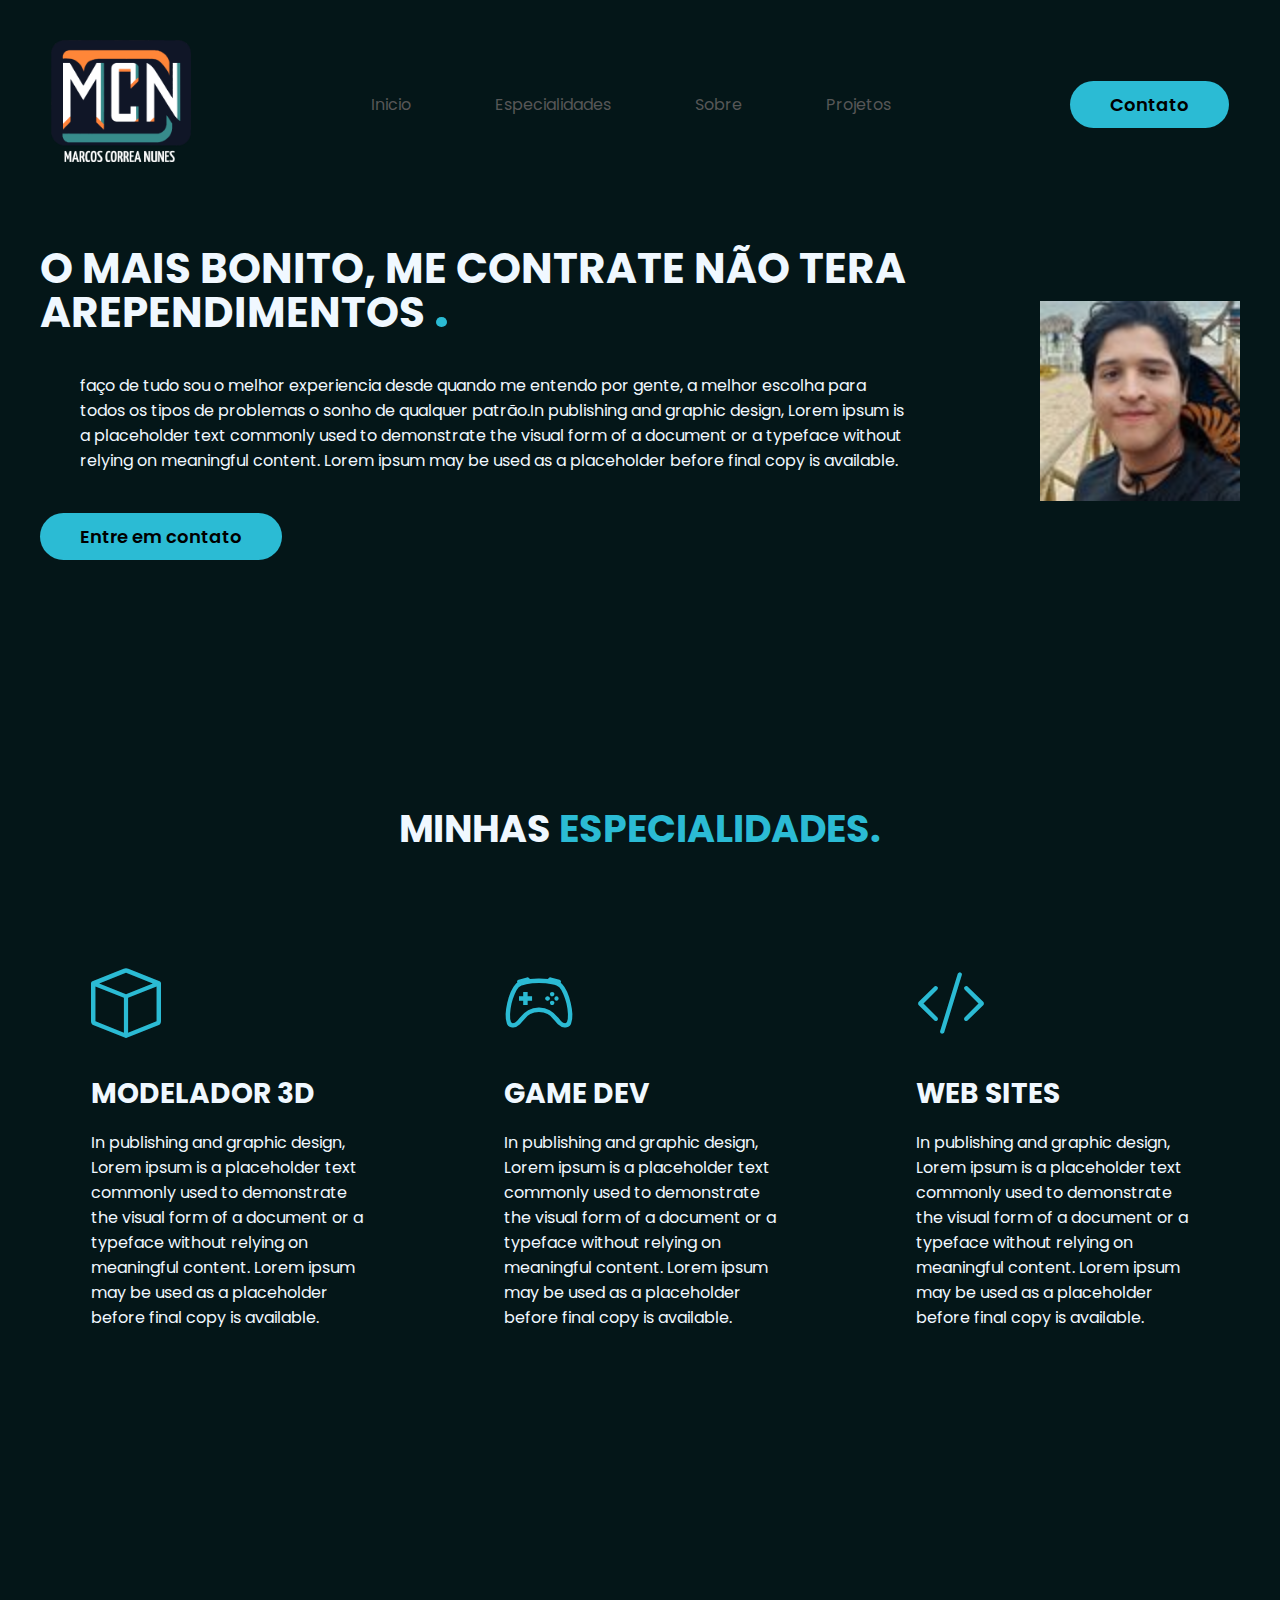
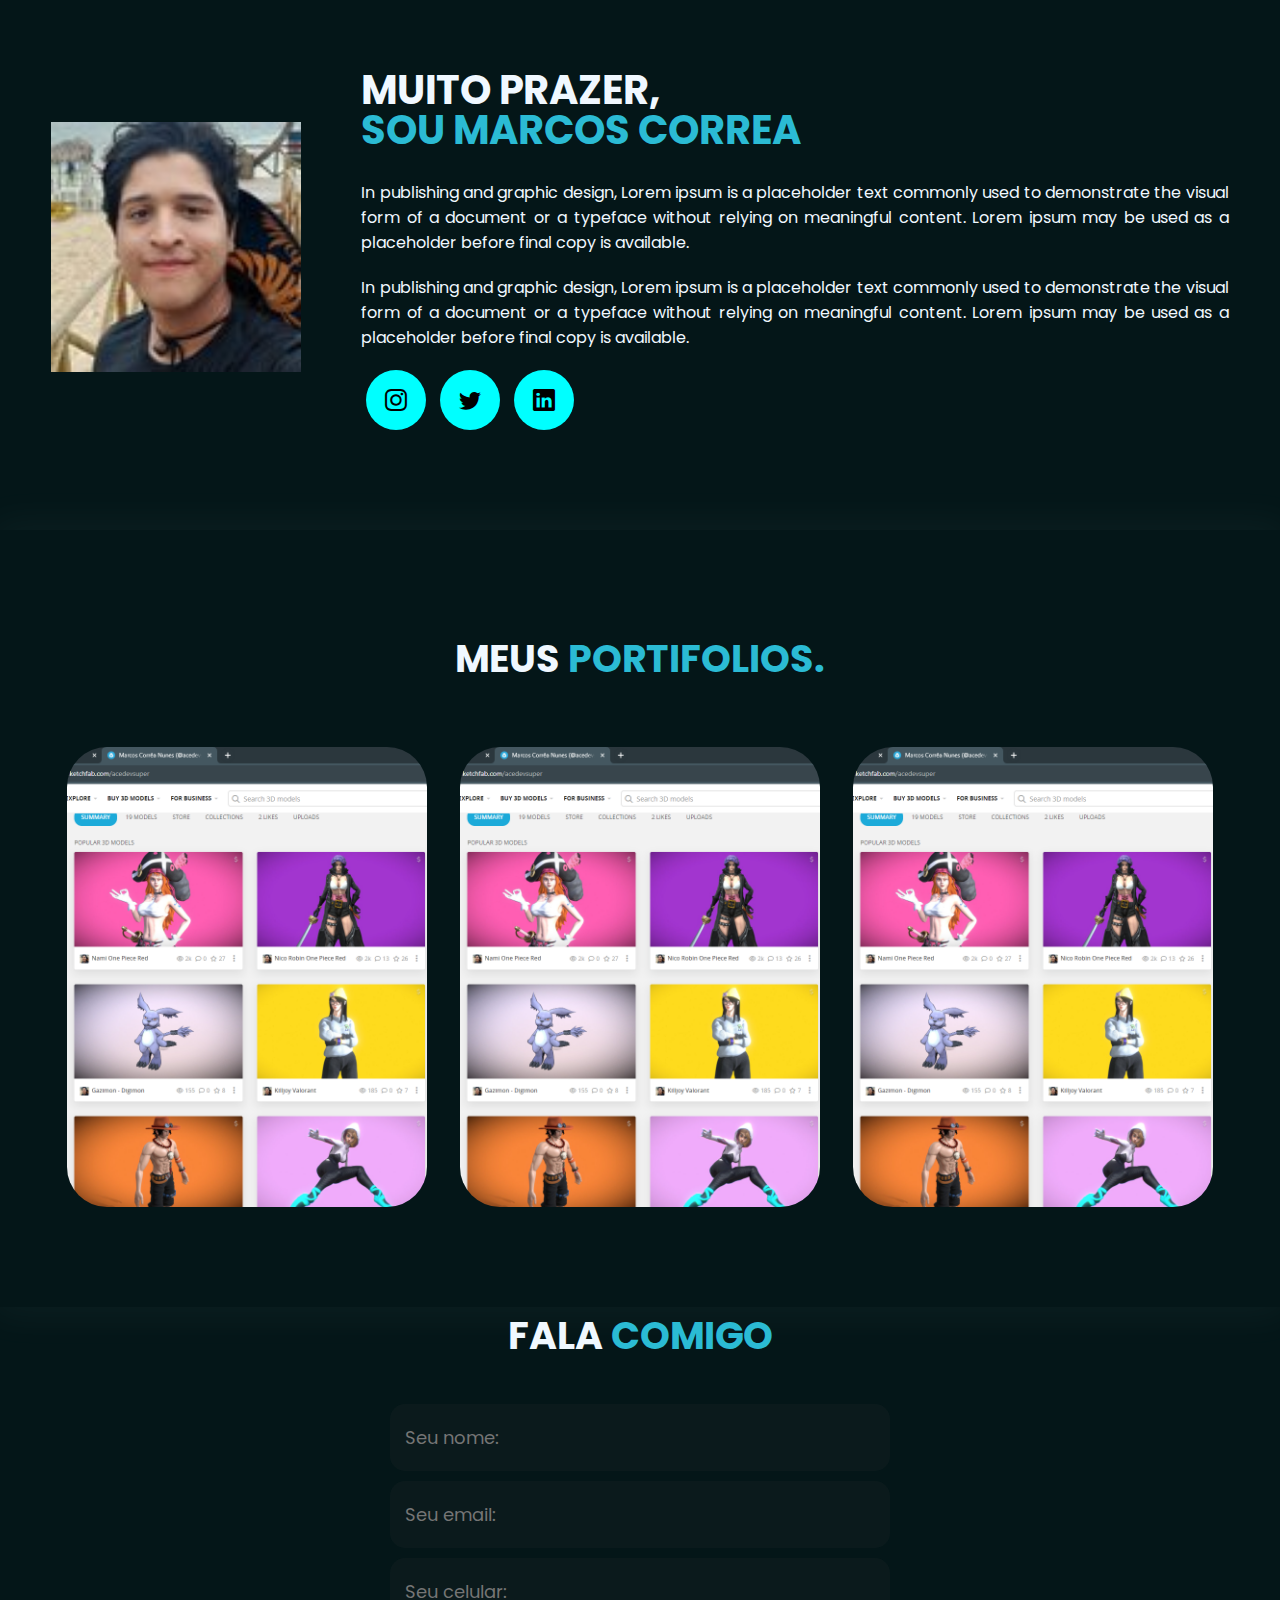
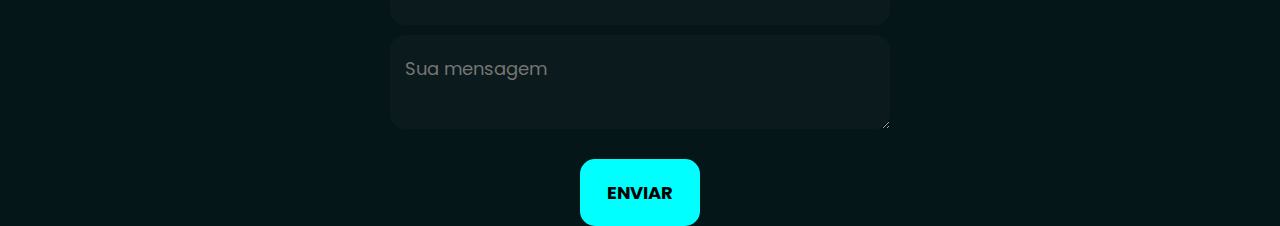
==== index.html @ c87f1cb7 "Add files via upload" ====
<!DOCTYPE html>
<html lang="pt-br">
<head>
    <meta charset="UTF-8">
    <meta name="viewport" content="width=device-width, initial-scale=1.0">
    <!-- GOOGLE FONTS -->
    <link rel="preconnect" href="https://fonts.googleapis.com">
    <link rel="preconnect" href="https://fonts.gstatic.com" crossorigin>
    <link href="https://fonts.googleapis.com/css2?family=Poppins:ital,wght@0,100;0,200;0,300;0,400;0,500;0,600;0,700;0,800;0,900;1,100;1,200;1,300;1,400;1,500;1,600;1,700;1,800;1,900&display=swap" rel="stylesheet">
    <!-- FIM GOOGLE FONTS -->
    <!-- BOOTSTRAP ICONS -->
    <link rel="stylesheet" href="https://cdn.jsdelivr.net/npm/bootstrap-icons@1.11.2/font/bootstrap-icons.min.css">
    <!-- FIM BOOTSTRAP ICONS -->
    <link rel="stylesheet" href="css/style.css">
    <title>Portifolio</title>
</head>
<body>
    
    <header>
        <div class="interface">
            <div class="logo">
                <b href="#">
                    <img src="images/Logo.png" alt="Logo">
                </b> 
            </div><!--logo-->

            <nav class="menu-desktop">
                <ul>
                    <li><a href="#">Inicio</a></li>
                    <li><a href="#">Especialidades</a></li>
                    <li><a href="#">Sobre</a></li>
                    <li><a href="#">Projetos</a></li>
                </ul>
            </nav>

            <div class="btn-contato">
                <a href="#">
                    <button>Contato</button>
                </a>
            </div>
        </div><!--Interface-->

    </header>

    <main>
        <section class="topo-do-site">
            <div class="interface">
                <div class="flex">
                    <div class="txt-topo-site">
                        <h1>O MAIS BONITO, ME CONTRATE NÃO TERA AREPENDIMENTOS <span>.</span></h1>
                        <p>faço de tudo sou o melhor experiencia desde quando me entendo por gente, a melhor escolha para todos os tipos de problemas o sonho de qualquer patrão.In publishing and graphic design, Lorem ipsum is a placeholder text commonly used to demonstrate the visual form of a document or a typeface without relying on meaningful content. Lorem ipsum may be used as a placeholder before final copy is available.
                        
                        </p>
                        <div class="btn-contato">
                            <a href="#">
                                <button>Entre em contato</button>
                            </a>
                        </div>
                    </div><!--txt-topo-site-->

                    <div class="img-topo-site">
                        <img src="images/Eu.jpeg" alt="">
                    </div><!--img-topo-site-->
                </div><!--flex-->
            </div><!-- interface -->
        </section><!-- topo-do-site -->
        <section class="especialidades">
            <div class="interface">
                <h2 class="titulo">MINHAS <span>ESPECIALIDADES.</span></h2>
                <div class="flex">
                    <div class="especialidades-box">
                        <i class="bi bi-box"></i>
                        <h3>MODELADOR 3D</h3>
                        <p>
                            In publishing and graphic design, Lorem ipsum is a placeholder text commonly used to demonstrate the visual form of a document or a typeface without relying on meaningful content. Lorem ipsum may be used as a placeholder before final copy is available.
                        </p>

                    </div><!--especialidades-box"-->

                    <div class="especialidades-box">
                        <i class="bi bi-controller"></i>
                        <h3>GAME DEV</h3>
                        <p>
                            In publishing and graphic design, Lorem ipsum is a placeholder text commonly used to demonstrate the visual form of a document or a typeface without relying on meaningful content. Lorem ipsum may be used as a placeholder before final copy is available.
                        </p>

                    </div><!--especialidades-box"-->

                    <div class="especialidades-box">
                        <i class="bi bi-code-slash"></i>
                        <h3>WEB SITES</h3>
                        <p>
                            In publishing and graphic design, Lorem ipsum is a placeholder text commonly used to demonstrate the visual form of a document or a typeface without relying on meaningful content. Lorem ipsum may be used as a placeholder before final copy is available.
                        </p>

                    </div><!--especialidades-box"-->
                </div><!--flex-->
            </div><!--interface-->
        </section><!--especialidades-->
        <section class="sobre">
            <div class="interface">
                <div class="flex">
                    <div class="img-sobre">
                        <img src="images/Eu.jpeg" alt="">
                    </div>

                    <div class="txt-sobre">
                        <h2>MUITO PRAZER, <span>SOU MARCOS CORREA</span></h2>
                        <p>In publishing and graphic design, Lorem ipsum is a placeholder text commonly used to demonstrate the visual form of a document or a typeface without relying on meaningful content. Lorem ipsum may be used as a placeholder before final copy is available.</p>
                        <p>In publishing and graphic design, Lorem ipsum is a placeholder text commonly used to demonstrate the visual form of a document or a typeface without relying on meaningful content. Lorem ipsum may be used as a placeholder before final copy is available.</p>
                        
                        <div class="btn-social">
                            <a href="#"><button><i class="bi bi-instagram"></i></button></a>
                            <a href="#"><button><i class="bi bi-twitter"></i></button></i></a>
                            <a href="#"><button><i class="bi bi-linkedin"></i></button></i></a>
                        </div><!--btn-social-->
                    </div>

                </div>
            </div>
        </section><!--sobre-->
        <section class="portifolio">
            <div class="interface">
                <h2 class="titulo">MEUS <span>PORTIFOLIOS.</span></h2>
                <div class="flex">
                    <div class="img-port" style="background-image: url(images/Portifolio.png);">
                        <div class="overlay">Sketchfab</div>
                    </div>
                    <div class="img-port" style="background-image: url(images/Portifolio.png);">
                        <div class="overlay">Sketchfab</div>
                    </div>
                    <div class="img-port" style="background-image: url(images/Portifolio.png);">
                        <div class="overlay">Sketchfab</div>
                    </div>
                </div>
            </div>
        </section><!--portifolio-->
        <section class="formulario">
            <div class="interface">
                <h2 class="titulo">FALA <span>COMIGO</span></h2>
                
                <form method="post" action="php/send.php">
                    <input type="text" name="nome" id="" placeholder="Seu nome:" required>
                    <input type="text" name="email" id="" placeholder="Seu email:" required>
                    <input type="text" name="telefone" id="" placeholder="Seu celular:">
                    <textarea name="mensagem" id="" placeholder="Sua mensagem" required></textarea>
                    <div class="btn-enviar"><input type="submit" value="ENVIAR"></div>

                </form>
            </div>
        </section><!--formulario-->

    </main>

</body>
</html>
---- css/style.css ----
/* GERAL */
*{
    margin: 0;
    padding: 0;
    box-sizing: border-box;
    font-family: 'Poppins', sans-serif;
}

body
{
    background-color: rgb(4, 22, 24);
    height: 100vh;
}

.interface
{

    max-width: 1280px;
    margin: 0 auto;
}

button:hover,form .btn-enviar input[type=submit]:hover{
    box-shadow: 0px 0px 8px rgb(43, 187, 212);
    transform: scale(1.05);
}

.flex
{
    display: flex;
}

h2.titulo
{
    color: aliceblue;
    font-size: 38px;
    text-align: center;
}
h2.titulo span
{
    color: rgb(43, 187, 212);
}
/* ESTILO DO CABEÇALHO */
header
{
    padding: 40px 4%;
}

header > .interface
{
    display: flex;
    align-items: center;
    justify-content: space-between;
}

header a
{
    color: rgb(87, 87, 87);
    text-decoration: none;
    display: inline-block;
    transition: .05s;
}

header a:hover
{
    color: aliceblue;
    text-shadow: 0px 0px 10px rgb(43, 187, 212);
    transform: scale(1.05);
}

header nav ul
{
    list-style-type: none;
}

header nav ul li
{
    display: inline-block;
    padding: 0 40px;
}

.btn-contato button{
    padding: 10px 40px;
    font-size: 18px;
    font-weight: 600;
    background-color: rgb(43, 187, 212);
    border: 0;
    border-radius: 30px;
    cursor: pointer;
    transition: .2s;
}

.logo img
{
    width: 140px;
}

/* Topo do Site */

section.topo-do-site
{
    padding: 40px 40px;
}
section.topo-do-site .flex
{
    align-items: center;
    justify-content: center;
    gap: 90px;
} 
.topo-do-site .txt-topo-site h1
{
    color: aliceblue;
    font-size: 42px;
    line-height: 40px;
}
.topo-do-site .txt-topo-site h1 span
{
    color: rgb(43, 187, 212);
    font-size: 52px;
}
.topo-do-site .txt-topo-site p
{
    color: aliceblue;
    margin: 40px;
}

.topo-do-site .img-topo-site img
{
    position: relative;
    animation:floating 2s ease-in-out infinite alternate;
    width: 200px;
}

@keyframes floating 
{
    0%
    {
        top: 0;
    }
    100%
    {
        top: 30px;
    }   
}

/* ESPECIALIDADES */

section.especialidades
{
    padding: 200px 4%;
}

section.especialidades .flex
{
    gap: 60px;
}

.especialidades .especialidades-box
{
    color: aliceblue;
    padding: 40px;
    border-radius: 20px;
    margin-top: 55px;
    transition: .2s;
}

.especialidades .especialidades-box:hover
{
    transform: scale(1.05);
    box-shadow: 0 0 18px rgba(240, 248, 255, 0.397)
}

.especialidades .especialidades-box i
{
    font-size: 70px;
    color: rgb(43, 187, 212);
}
.especialidades .especialidades-box h3
{
    font-size: 28px;
    margin: 15px 0px;
}

/* SOBRE */

section.sobre
{
    padding: 100px 4%;
}

.sobre .img-sobre img
{
    width: 250px;
}

section.sobre .flex
{
    align-items: center;
    gap: 60px;
}

.sobre .txt-sobre
{
    color: aliceblue;
}

.sobre .txt-sobre h2
{
    font-size: 40px;
    line-height: 40px;
    margin-bottom: 30px;
}

.sobre .txt-sobre h2 span
{
    color: rgb(43, 187, 212);
    display: block;
}

.sobre .txt-sobre p
{
    margin: 20px 0;
    text-align: justify;
}

.sobre .txt-sobre .btn-social button
{
    width: 60px;
    height: 60px;
    border-radius: 50%;
    border: none;
    background-color: aqua;
    font-size: 22px;
    cursor: pointer;
    margin: 0 5px;
    transition: .2s;
}
/* PORTIFOLIO */

section.portifolio
{
    padding: 100px 4%;
    box-shadow: 0 0 40px 10px rgba(240, 248, 255, 0.041);
}

section.portifolio .flex
{
    justify-content: space-around;
    margin-top: 60px;
}

section.portifolio .flex .img-port
{
    width: 360px;
    height: 460px;
    background-size: cover;
    background-position: 100% 0%;
    transition: 1s;
    cursor: pointer;
    border-radius: 40px;
    position: relative;

}

section.portifolio .flex .img-port:hover
{
    background-position: 100% 100%;
}

.overlay
{
    position: absolute;
    top: 0;
    left: 0;
    width: 100%;
    height: 100%;
    background-color: rgba(3, 117, 117, 0.486);
    border-radius: 40px;
    display: flex;
    align-items: center;
    justify-content: center;
    font-size: 24px;
    font-weight: 600;
    color: aliceblue;
    opacity: 0;
    transform: .5s;
}

.overlay:hover
{
    opacity: 1;
}

/* FORMULADRIO */

section.formulario
{
    padding: 100 4%;
}

form
{
    max-width: 500px;
    margin: 0 auto;
    display: flex;
    justify-content: center;
    flex-direction: column;
    gap: 10px;
    margin-top: 40px;
}

form input, form textarea
{
    width: 100%;
    background-color: rgba(58, 58, 58, 0.137);
    border: 0;
    outline: 0;
    padding: 20px 15px;
    border-radius: 15px;
    color: aliceblue;
    font-size: 18px;
}

form textarea
{
    resize: vertical;
    max-height: 800px;
}

form .btn-enviar
{
    margin-top: 20px;
    text-align: center;
}

form .btn-enviar input[type=submit]
{
    width: 120px;
    background-color: aqua;
    color: black;
    font-weight: 700;
    cursor: pointer;
    transition: .2s;
}
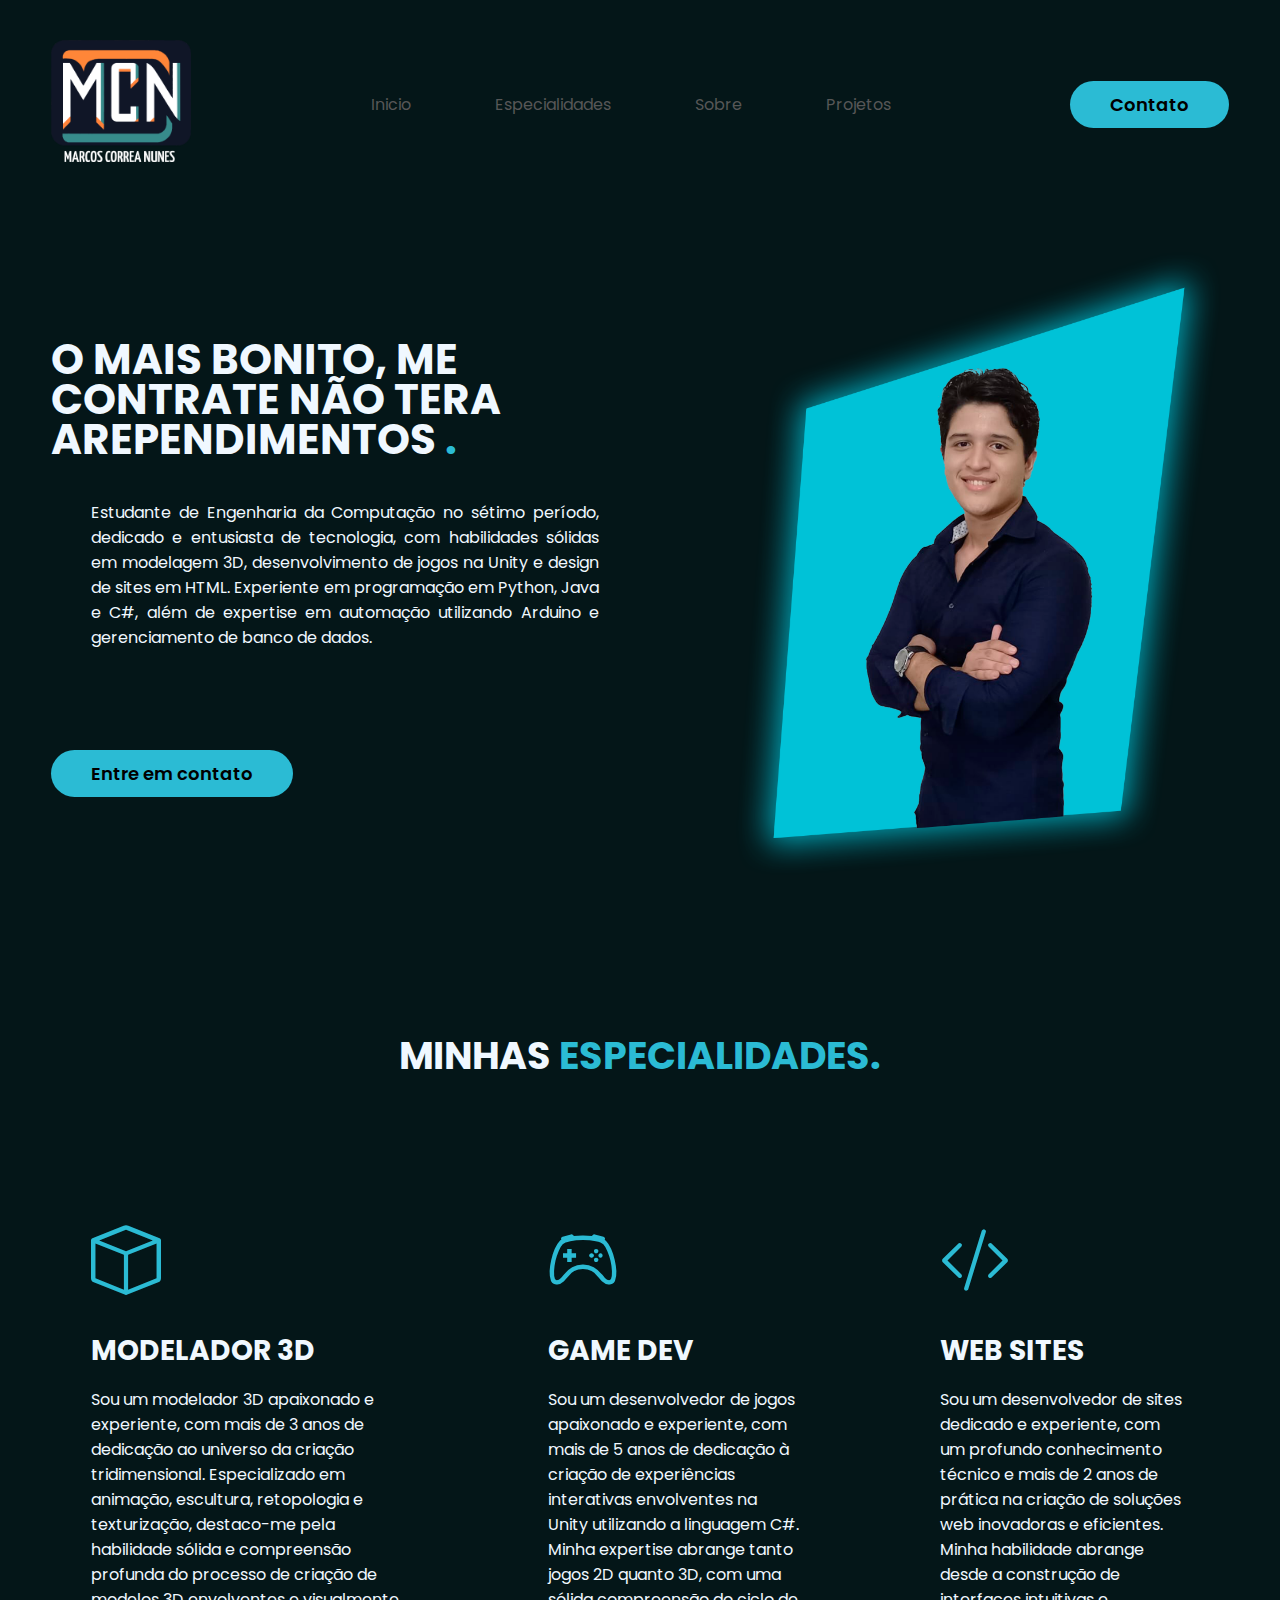
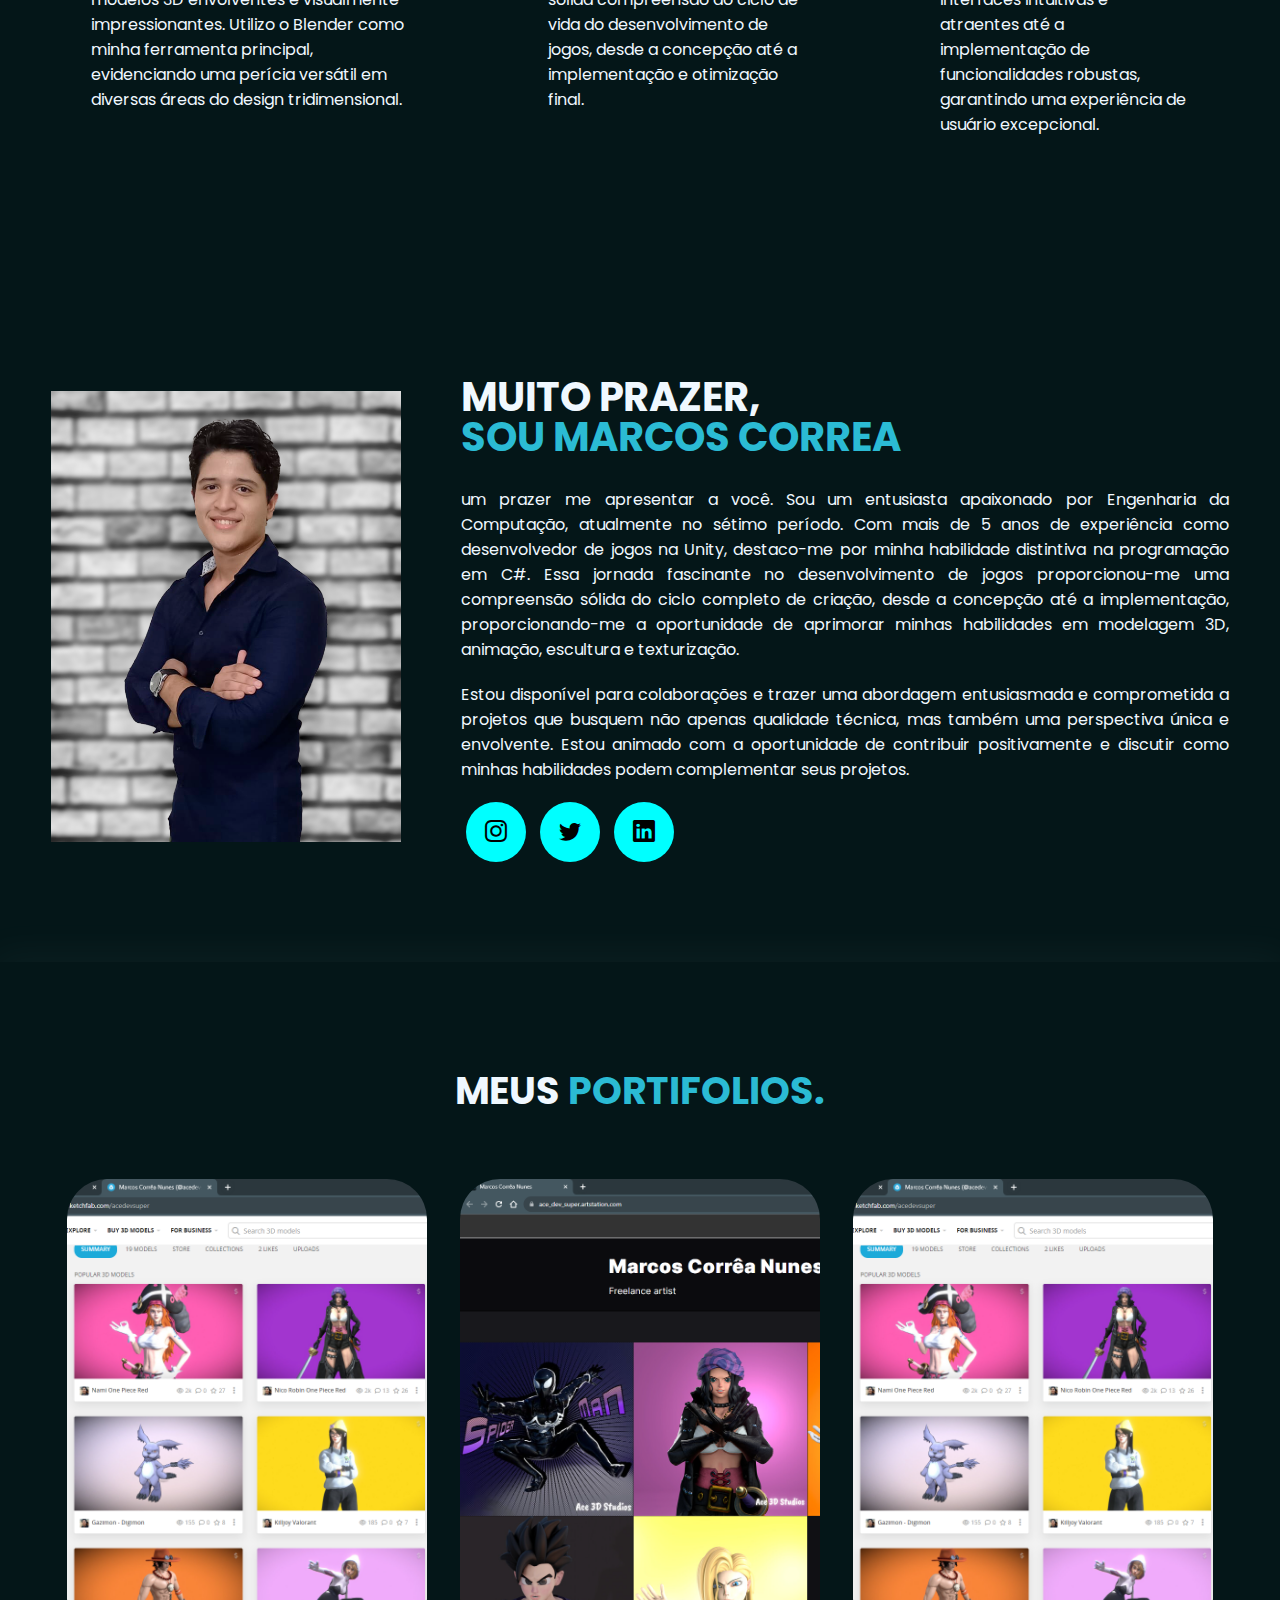
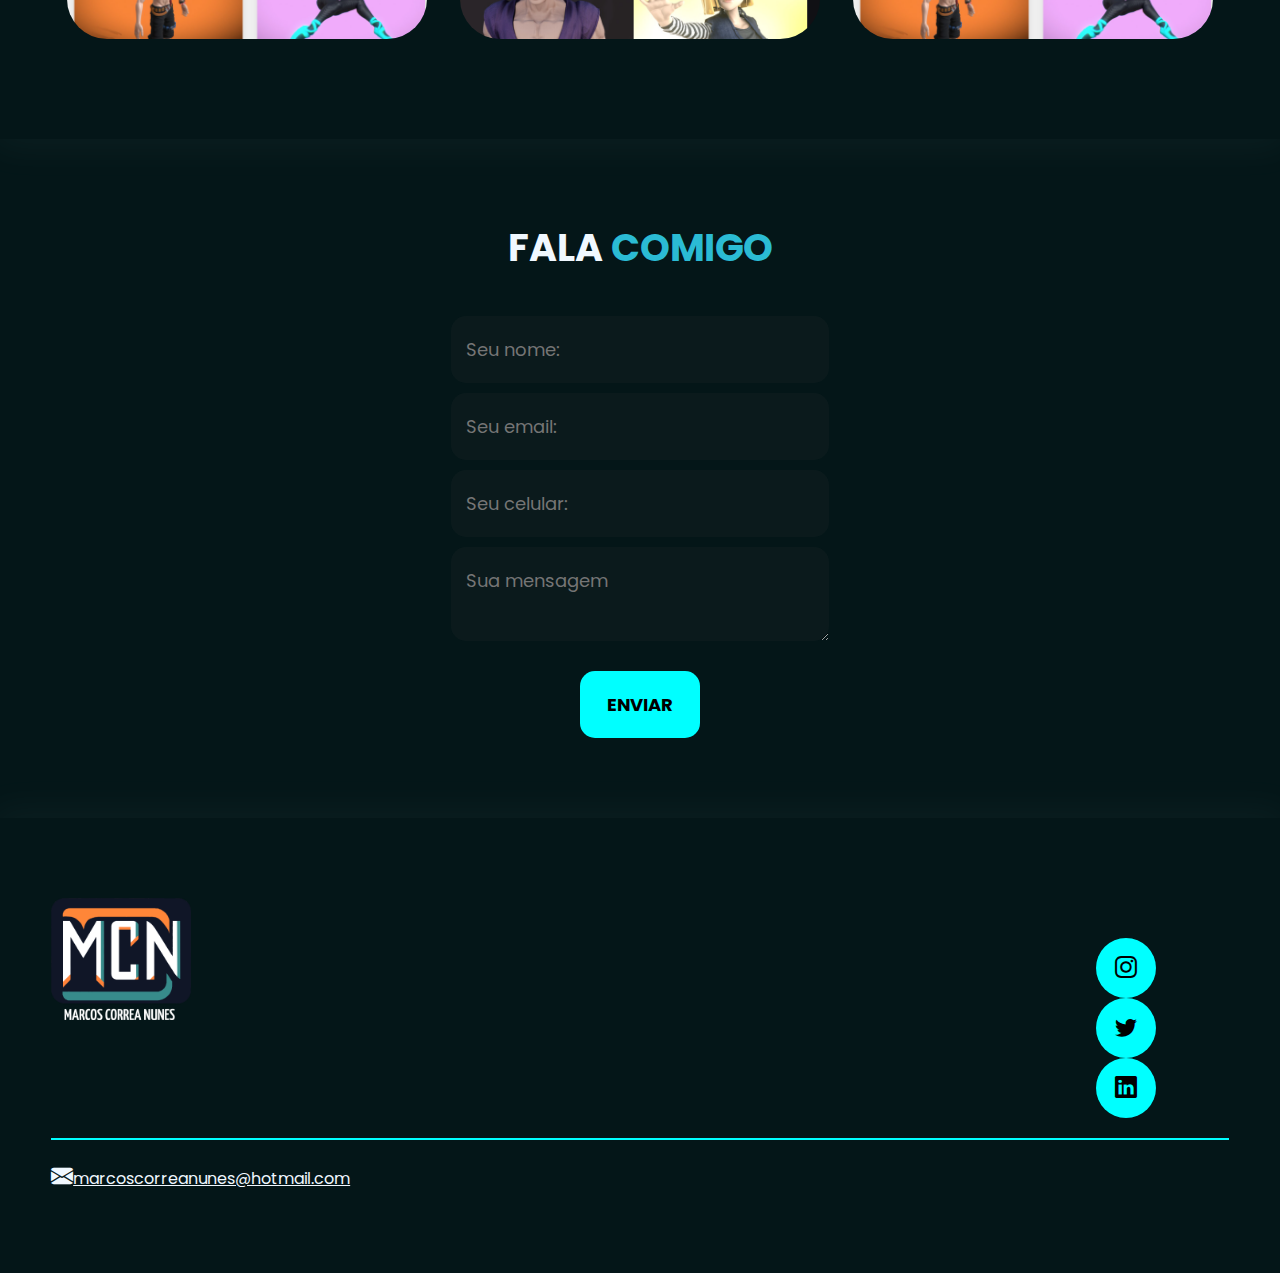
==== commit d7b0d7e5: "Add files via upload" ====
--- a/index.html
+++ b/index.html
@@ -12,6 +12,9 @@
     <link rel="stylesheet" href="https://cdn.jsdelivr.net/npm/bootstrap-icons@1.11.2/font/bootstrap-icons.min.css">
     <!-- FIM BOOTSTRAP ICONS -->
     <link rel="stylesheet" href="css/style.css">
+
+    <script src="java-script/menu.js" defer></script>
+
     <title>Portifolio</title>
 </head>
 <body>
@@ -38,6 +41,22 @@
                     <button>Contato</button>
                 </a>
             </div>
+            <div class="btn-abrir-menu" id="btn-menu"><i class="bi bi-list-nested"></i></div>
+            <div class="menu-mobile" id="menu-mobile">
+                <div class="btn-fechar"><i class="bi bi-x"></i>
+                </div>
+
+                <nav>
+                    <ul>
+                        <li><a href="#">Inicio</a></li>
+                        <li><a href="#">Especialidades</a></li>
+                        <li><a href="#">Sobre</a></li>
+                        <li><a href="#">Projetos</a></li>
+                        <li><a href="#">Contato</a></li>
+                    </ul>
+                </nav>
+            </div><!--menu-mobile-->
+            <div class="overlay-menu" id="overlay-menu"></div>
         </div><!--Interface-->
 
     </header>
@@ -48,8 +67,8 @@
                 <div class="flex">
                     <div class="txt-topo-site">
                         <h1>O MAIS BONITO, ME CONTRATE NÃO TERA AREPENDIMENTOS <span>.</span></h1>
-                        <p>faço de tudo sou o melhor experiencia desde quando me entendo por gente, a melhor escolha para todos os tipos de problemas o sonho de qualquer patrão.In publishing and graphic design, Lorem ipsum is a placeholder text commonly used to demonstrate the visual form of a document or a typeface without relying on meaningful content. Lorem ipsum may be used as a placeholder before final copy is available.
-                        
+                        <p>Estudante de Engenharia da Computação no sétimo período, dedicado e entusiasta de tecnologia, com habilidades sólidas em modelagem 3D, desenvolvimento de jogos na Unity e design de sites em HTML. Experiente em programação em Python, Java e C#, 
+                        além de expertise em automação utilizando Arduino e gerenciamento de banco de dados.
                         </p>
                         <div class="btn-contato">
                             <a href="#">
@@ -59,7 +78,7 @@
                     </div><!--txt-topo-site-->
 
                     <div class="img-topo-site">
-                        <img src="images/Eu.jpeg" alt="">
+                        <img src="images/FotoAFX.png" alt="">
                     </div><!--img-topo-site-->
                 </div><!--flex-->
             </div><!-- interface -->
@@ -72,8 +91,9 @@
                         <i class="bi bi-box"></i>
                         <h3>MODELADOR 3D</h3>
                         <p>
-                            In publishing and graphic design, Lorem ipsum is a placeholder text commonly used to demonstrate the visual form of a document or a typeface without relying on meaningful content. Lorem ipsum may be used as a placeholder before final copy is available.
-                        </p>
+                            Sou um modelador 3D apaixonado e experiente, com mais de 3 anos de dedicação ao universo da criação tridimensional. Especializado em animação, escultura, retopologia e texturização, destaco-me pela habilidade sólida e compreensão profunda do processo de criação de 
+                            modelos 3D envolventes e visualmente impressionantes. Utilizo o Blender como minha ferramenta principal, evidenciando uma perícia versátil em diversas áreas do design tridimensional.
+                            
 
                     </div><!--especialidades-box"-->
 
@@ -81,8 +101,8 @@
                         <i class="bi bi-controller"></i>
                         <h3>GAME DEV</h3>
                         <p>
-                            In publishing and graphic design, Lorem ipsum is a placeholder text commonly used to demonstrate the visual form of a document or a typeface without relying on meaningful content. Lorem ipsum may be used as a placeholder before final copy is available.
-                        </p>
+                            Sou um desenvolvedor de jogos apaixonado e experiente, com mais de 5 anos de dedicação à criação de experiências interativas envolventes na Unity utilizando a linguagem C#. Minha expertise abrange tanto jogos 2D quanto 3D, 
+                            com uma sólida compreensão do ciclo de vida do desenvolvimento de jogos, desde a concepção até a implementação e otimização final.
 
                     </div><!--especialidades-box"-->
 
@@ -90,7 +110,8 @@
                         <i class="bi bi-code-slash"></i>
                         <h3>WEB SITES</h3>
                         <p>
-                            In publishing and graphic design, Lorem ipsum is a placeholder text commonly used to demonstrate the visual form of a document or a typeface without relying on meaningful content. Lorem ipsum may be used as a placeholder before final copy is available.
+                            Sou um desenvolvedor de sites dedicado e experiente, com um profundo conhecimento técnico e mais de 2 anos de prática na criação de soluções web inovadoras e eficientes. 
+                            Minha habilidade abrange desde a construção de interfaces intuitivas e atraentes até a implementação de funcionalidades robustas, garantindo uma experiência de usuário excepcional.
                         </p>
 
                     </div><!--especialidades-box"-->
@@ -101,17 +122,19 @@
             <div class="interface">
                 <div class="flex">
                     <div class="img-sobre">
-                        <img src="images/Eu.jpeg" alt="">
+                        <img src="images/Foto.png" alt="">
                     </div>
 
                     <div class="txt-sobre">
                         <h2>MUITO PRAZER, <span>SOU MARCOS CORREA</span></h2>
-                        <p>In publishing and graphic design, Lorem ipsum is a placeholder text commonly used to demonstrate the visual form of a document or a typeface without relying on meaningful content. Lorem ipsum may be used as a placeholder before final copy is available.</p>
-                        <p>In publishing and graphic design, Lorem ipsum is a placeholder text commonly used to demonstrate the visual form of a document or a typeface without relying on meaningful content. Lorem ipsum may be used as a placeholder before final copy is available.</p>
+                        <p> um prazer me apresentar a você. Sou um entusiasta apaixonado por Engenharia da Computação, atualmente no sétimo período. Com mais de 5 anos de experiência como desenvolvedor de jogos na Unity, destaco-me por minha habilidade distintiva na programação em C#. Essa jornada fascinante no desenvolvimento de jogos proporcionou-me uma compreensão sólida do 
+                            ciclo completo de criação, desde a concepção até a implementação, proporcionando-me a oportunidade de aprimorar minhas habilidades em modelagem 3D, animação, escultura e texturização.</p>
+                        <p>Estou disponível para colaborações e trazer uma abordagem entusiasmada e comprometida a projetos que busquem não apenas qualidade técnica, mas também 
+                        uma perspectiva única e envolvente. Estou animado com a oportunidade de contribuir positivamente e discutir como minhas habilidades podem complementar seus projetos.</p>
                         
                         <div class="btn-social">
-                            <a href="#"><button><i class="bi bi-instagram"></i></button></a>
-                            <a href="#"><button><i class="bi bi-twitter"></i></button></i></a>
+                            <a href="https://www.instagram.com/ace3dstudios/"><button><i class="bi bi-instagram"></i></button></a>
+                            <a href="https://twitter.com/AceStudios07"><button><i class="bi bi-twitter"></i></button></i></a>
                             <a href="#"><button><i class="bi bi-linkedin"></i></button></i></a>
                         </div><!--btn-social-->
                     </div>
@@ -126,8 +149,8 @@
                     <div class="img-port" style="background-image: url(images/Portifolio.png);">
                         <div class="overlay">Sketchfab</div>
                     </div>
-                    <div class="img-port" style="background-image: url(images/Portifolio.png);">
-                        <div class="overlay">Sketchfab</div>
+                    <div class="img-port" style="background-image: url(images/ArtStation.png);">
+                        <div class="overlay">ArtStation</div>
                     </div>
                     <div class="img-port" style="background-image: url(images/Portifolio.png);">
                         <div class="overlay">Sketchfab</div>
@@ -152,5 +175,25 @@
 
     </main>
 
+    <footer>
+        <div class="interface">
+            <div class="line-footer">
+                <div class="flex">
+                    <div class="logo-footer">
+                        <img src="images/Logo.png" alt="Logo">
+                    </div>
+                    <div class="btn-social">
+                        <a href="#"><button><i class="bi bi-instagram"></i></button></a>
+                        <a href="#"><button><i class="bi bi-twitter"></i></button></i></a>
+                        <a href="#"><button><i class="bi bi-linkedin"></i></button></i></a>
+                    </div><!--btn-social-->
+                </div>
+            </div><!--line-footer-->
+            <div class="line-footer borda">
+                <p><i class="bi bi-envelope-fill"></i><a href="mailto:marcoscorreanunes@hotmail.com">marcoscorreanunes@hotmail.com</a></p>
+            </div><!--line-footer-->
+        </div>
+    </footer>
+
 </body>
 </html>--- a/css/style.css
+++ b/css/style.css
@@ -1,84 +1,76 @@
 /* GERAL */
-*{
+* {
     margin: 0;
     padding: 0;
     box-sizing: border-box;
     font-family: 'Poppins', sans-serif;
 }
 
-body
-{
+body {
     background-color: rgb(4, 22, 24);
     height: 100vh;
 }
 
-.interface
-{
+.interface {
 
     max-width: 1280px;
     margin: 0 auto;
 }
 
-button:hover,form .btn-enviar input[type=submit]:hover{
+button:hover,
+form .btn-enviar input[type=submit]:hover {
     box-shadow: 0px 0px 8px rgb(43, 187, 212);
     transform: scale(1.05);
 }
 
-.flex
-{
+.flex {
     display: flex;
 }
 
-h2.titulo
-{
+h2.titulo {
     color: aliceblue;
     font-size: 38px;
     text-align: center;
 }
-h2.titulo span
-{
+
+h2.titulo span {
     color: rgb(43, 187, 212);
 }
+
 /* ESTILO DO CABEÇALHO */
-header
-{
+header {
     padding: 40px 4%;
 }
 
-header > .interface
-{
+header>.interface {
     display: flex;
     align-items: center;
     justify-content: space-between;
 }
 
-header a
-{
+header a {
     color: rgb(87, 87, 87);
     text-decoration: none;
     display: inline-block;
     transition: .05s;
 }
 
-header a:hover
-{
+header nav.menu-desktop a:hover {
     color: aliceblue;
     text-shadow: 0px 0px 10px rgb(43, 187, 212);
     transform: scale(1.05);
 }
 
-header nav ul
-{
+header nav ul {
     list-style-type: none;
 }
 
-header nav ul li
-{
+header nav.menu-desktop ul li {
     display: inline-block;
     padding: 0 40px;
 }
 
-.btn-contato button{
+.btn-contato button {
     padding: 10px 40px;
     font-size: 18px;
     font-weight: 600;
@@ -89,141 +81,193 @@
     transition: .2s;
 }
 
-.logo img
-{
+.logo img {
     width: 140px;
 }
 
+.btn-abrir-menu{
+    display: none;
+}
+
+/* MENU MOBILE */
+.btn-abrir-menu i {
+    color: aqua;
+    font-size: 40px;
+}
+
+.menu-mobile {
+    background-color: rgb(4, 22, 24);
+    height: 100vh;
+    position: fixed;
+    top: 0;
+    right: 0;
+    z-index: 10;
+    width: 0%;
+    overflow: hidden;
+    transition: .5s;
+}
+
+.menu-mobile.abrir-menu {
+    width: 70%;
+}
+
+.menu-mobile nav ul {
+    text-align: right;
+}
+
+.menu-mobile.abrir-menu~.overlay-menu {
+    display: block;
+}
+
+.menu-mobile nav ul li a {
+    color: aliceblue;
+    font-size: 20px;
+    font-weight: 300;
+    padding: 20px 8%;
+    display: block;
+}
+
+.menu-mobile nav ul li a:hover {
+    background-color: aqua;
+}
+
+.menu-mobile .btn-fechar {
+    padding: 20px 5%;
+}
+
+.menu-mobile .btn-fechar i {
+    color: aqua;
+    font-size: 40px;
+}
+
+.overlay-menu {
+    background-color: rgba(0, 0, 0, 0.548);
+    width: 100%;
+    height: 100%;
+    position: fixed;
+    top: 0;
+    left: 0;
+    z-index: 9;
+    display: none;
+}
+
 /* Topo do Site */
 
-section.topo-do-site
-{
-    padding: 40px 40px;
-}
-section.topo-do-site .flex
-{
+section.topo-do-site {
+    padding: 40px 4%;
+}
+
+section.topo-do-site .flex {
     align-items: center;
     justify-content: center;
     gap: 90px;
-} 
-.topo-do-site .txt-topo-site h1
-{
+}
+
+.topo-do-site .txt-topo-site h1 {
     color: aliceblue;
     font-size: 42px;
     line-height: 40px;
 }
-.topo-do-site .txt-topo-site h1 span
-{
+
+.topo-do-site .txt-topo-site h1 span {
     color: rgb(43, 187, 212);
-    font-size: 52px;
-}
-.topo-do-site .txt-topo-site p
-{
+}
+
+.topo-do-site .txt-topo-site p {
     color: aliceblue;
     margin: 40px;
-}
-
-.topo-do-site .img-topo-site img
-{
+    text-align: justify;
+}
+
+.txt-topo-site .btn-contato {
+    margin-top: 100px;
+}
+
+.topo-do-site .img-topo-site img {
     position: relative;
-    animation:floating 2s ease-in-out infinite alternate;
-    width: 200px;
-}
-
-@keyframes floating 
-{
-    0%
-    {
+    animation: floating 2s ease-in-out infinite alternate;
+    width: 500px;
+}
+
+@keyframes floating {
+    0% {
         top: 0;
     }
-    100%
-    {
+
+    100% {
         top: 30px;
-    }   
+    }
 }
 
 /* ESPECIALIDADES */
 
-section.especialidades
-{
-    padding: 200px 4%;
-}
-
-section.especialidades .flex
-{
+section.especialidades {
+    padding: 100px 4%;
+}
+
+section.especialidades .flex {
     gap: 60px;
 }
 
-.especialidades .especialidades-box
-{
+.especialidades .especialidades-box {
     color: aliceblue;
     padding: 40px;
     border-radius: 20px;
-    margin-top: 55px;
+    margin-top: 85px;
     transition: .2s;
 }
 
-.especialidades .especialidades-box:hover
-{
+.especialidades .especialidades-box:hover {
     transform: scale(1.05);
     box-shadow: 0 0 18px rgba(240, 248, 255, 0.397)
 }
 
-.especialidades .especialidades-box i
-{
+.especialidades .especialidades-box i {
     font-size: 70px;
     color: rgb(43, 187, 212);
 }
-.especialidades .especialidades-box h3
-{
+
+.especialidades .especialidades-box h3 {
     font-size: 28px;
     margin: 15px 0px;
 }
 
 /* SOBRE */
 
-section.sobre
-{
+section.sobre {
     padding: 100px 4%;
 }
 
-.sobre .img-sobre img
-{
-    width: 250px;
-}
-
-section.sobre .flex
-{
+.sobre .img-sobre img {
+    width: 350px;
+}
+
+section.sobre .flex {
     align-items: center;
     gap: 60px;
 }
 
-.sobre .txt-sobre
-{
-    color: aliceblue;
-}
-
-.sobre .txt-sobre h2
-{
+.sobre .txt-sobre {
+    color: aliceblue;
+}
+
+.sobre .txt-sobre h2 {
     font-size: 40px;
     line-height: 40px;
     margin-bottom: 30px;
 }
 
-.sobre .txt-sobre h2 span
-{
+.sobre .txt-sobre h2 span {
     color: rgb(43, 187, 212);
     display: block;
 }
 
-.sobre .txt-sobre p
-{
+.sobre .txt-sobre p {
     margin: 20px 0;
     text-align: justify;
 }
 
-.sobre .txt-sobre .btn-social button
-{
+.btn-social button {
     width: 60px;
     height: 60px;
     border-radius: 50%;
@@ -234,22 +278,21 @@
     margin: 0 5px;
     transition: .2s;
 }
+
 /* PORTIFOLIO */
 
-section.portifolio
-{
+section.portifolio {
     padding: 100px 4%;
     box-shadow: 0 0 40px 10px rgba(240, 248, 255, 0.041);
-}
-
-section.portifolio .flex
-{
+    margin-bottom: 80px;
+}
+
+section.portifolio .flex {
     justify-content: space-around;
     margin-top: 60px;
 }
 
-section.portifolio .flex .img-port
-{
+section.portifolio .flex .img-port {
     width: 360px;
     height: 460px;
     background-size: cover;
@@ -261,13 +304,11 @@
 
 }
 
-section.portifolio .flex .img-port:hover
-{
+section.portifolio .flex .img-port:hover {
     background-position: 100% 100%;
 }
 
-.overlay
-{
+.overlay {
     position: absolute;
     top: 0;
     left: 0;
@@ -285,20 +326,18 @@
     transform: .5s;
 }
 
-.overlay:hover
-{
+.overlay:hover {
     opacity: 1;
 }
 
 /* FORMULADRIO */
 
-section.formulario
-{
+section.formulario {
     padding: 100 4%;
-}
-
-form
-{
+    display: flex;
+}
+
+form {
     max-width: 500px;
     margin: 0 auto;
     display: flex;
@@ -308,8 +347,8 @@
     margin-top: 40px;
 }
 
-form input, form textarea
-{
+form input,
+form textarea {
     width: 100%;
     background-color: rgba(58, 58, 58, 0.137);
     border: 0;
@@ -320,24 +359,154 @@
     font-size: 18px;
 }
 
-form textarea
-{
+form textarea {
     resize: vertical;
     max-height: 800px;
 }
 
-form .btn-enviar
-{
+form .btn-enviar {
     margin-top: 20px;
     text-align: center;
-}
-
-form .btn-enviar input[type=submit]
-{
+    margin-bottom: 80px;
+}
+
+form .btn-enviar input[type=submit] {
     width: 120px;
     background-color: aqua;
     color: black;
     font-weight: 700;
     cursor: pointer;
     transition: .2s;
+}
+
+/* RODAPE */
+
+footer {
+    padding: 60px 4%;
+    box-shadow: 0 0 40px 10px rgba(240, 248, 255, 0.041);
+}
+
+footer.flex {
+    justify-content: space-between;
+}
+
+.borda {
+    border-top: 2px solid aqua;
+}
+
+footer .line-footer {
+    padding: 20px 0;
+}
+
+footer .line-footer p i {
+    color: aliceblue;
+    font-size: 22px;
+}
+
+footer .line-footer p a {
+    color: aliceblue;
+}
+
+.logo-footer img {
+    width: 140px;
+}
+
+footer .line-footer .btn-social {
+    margin-top: 40px;
+    margin-left: 900px;
+}
+
+/* RESPONSIVEL */
+
+@media screen and (max-width : 1020px) {
+
+    /* GERAL */
+    .flex {
+        flex-direction: column;
+    }
+
+    h2.titulo {
+        font-size: 34px;
+        line-height: 30px;
+    }
+
+    /* CABEÇALHO */
+    .topo-do-site .flex {
+        flex-direction: column-reverse;
+    }
+
+    .menu-desktop,
+    .btn-contato {
+        display: none;
+    }
+
+    /* TOPO SITE */
+    section.topo-do-site {
+        padding: 20px 8%;
+    }
+
+    section.topo-do-site .flex {
+        gap: 40px;
+    }
+
+    .topo-do-site .txt-topo-site h1 {
+        font-size: 20px;
+    }
+
+    /* ESPECIALIDADES */
+
+    section.especialidades {
+        padding: 200px 8%;
+    }
+
+    /* SOBRE */
+
+    section.sobre {
+        padding: 100px 8%;
+    }
+
+    .sobre .txt-sobre h2 {
+        font-size: 34px;
+        line-height: 35px;
+        text-align: center;
+    }
+
+    .btn-social {
+        text-align: center;
+    }
+
+    /* PORTIFOLIO */
+
+    section.portifolio {
+        padding: 100px 8%;
+    }
+
+    section.portifolio .flex .img-port {
+        width: 100%;
+        max-height: 360px;
+        margin: 0 auto;
+    }
+
+    section.portifolio .flex {
+        gap: 60px;
+    }
+
+    /* RODAPÉ */
+    footer.flex {
+        flex-direction: column;
+        gap: 30px;
+    }
+
+    footer .line-footer {
+        text-align: center;
+    }
+
+    footer .line-footer .btn-social {
+        margin-top: 30px;
+        margin-left: 0px;
+    }
+
+    .btn-abrir-menu{
+        display: block;
+    }
 }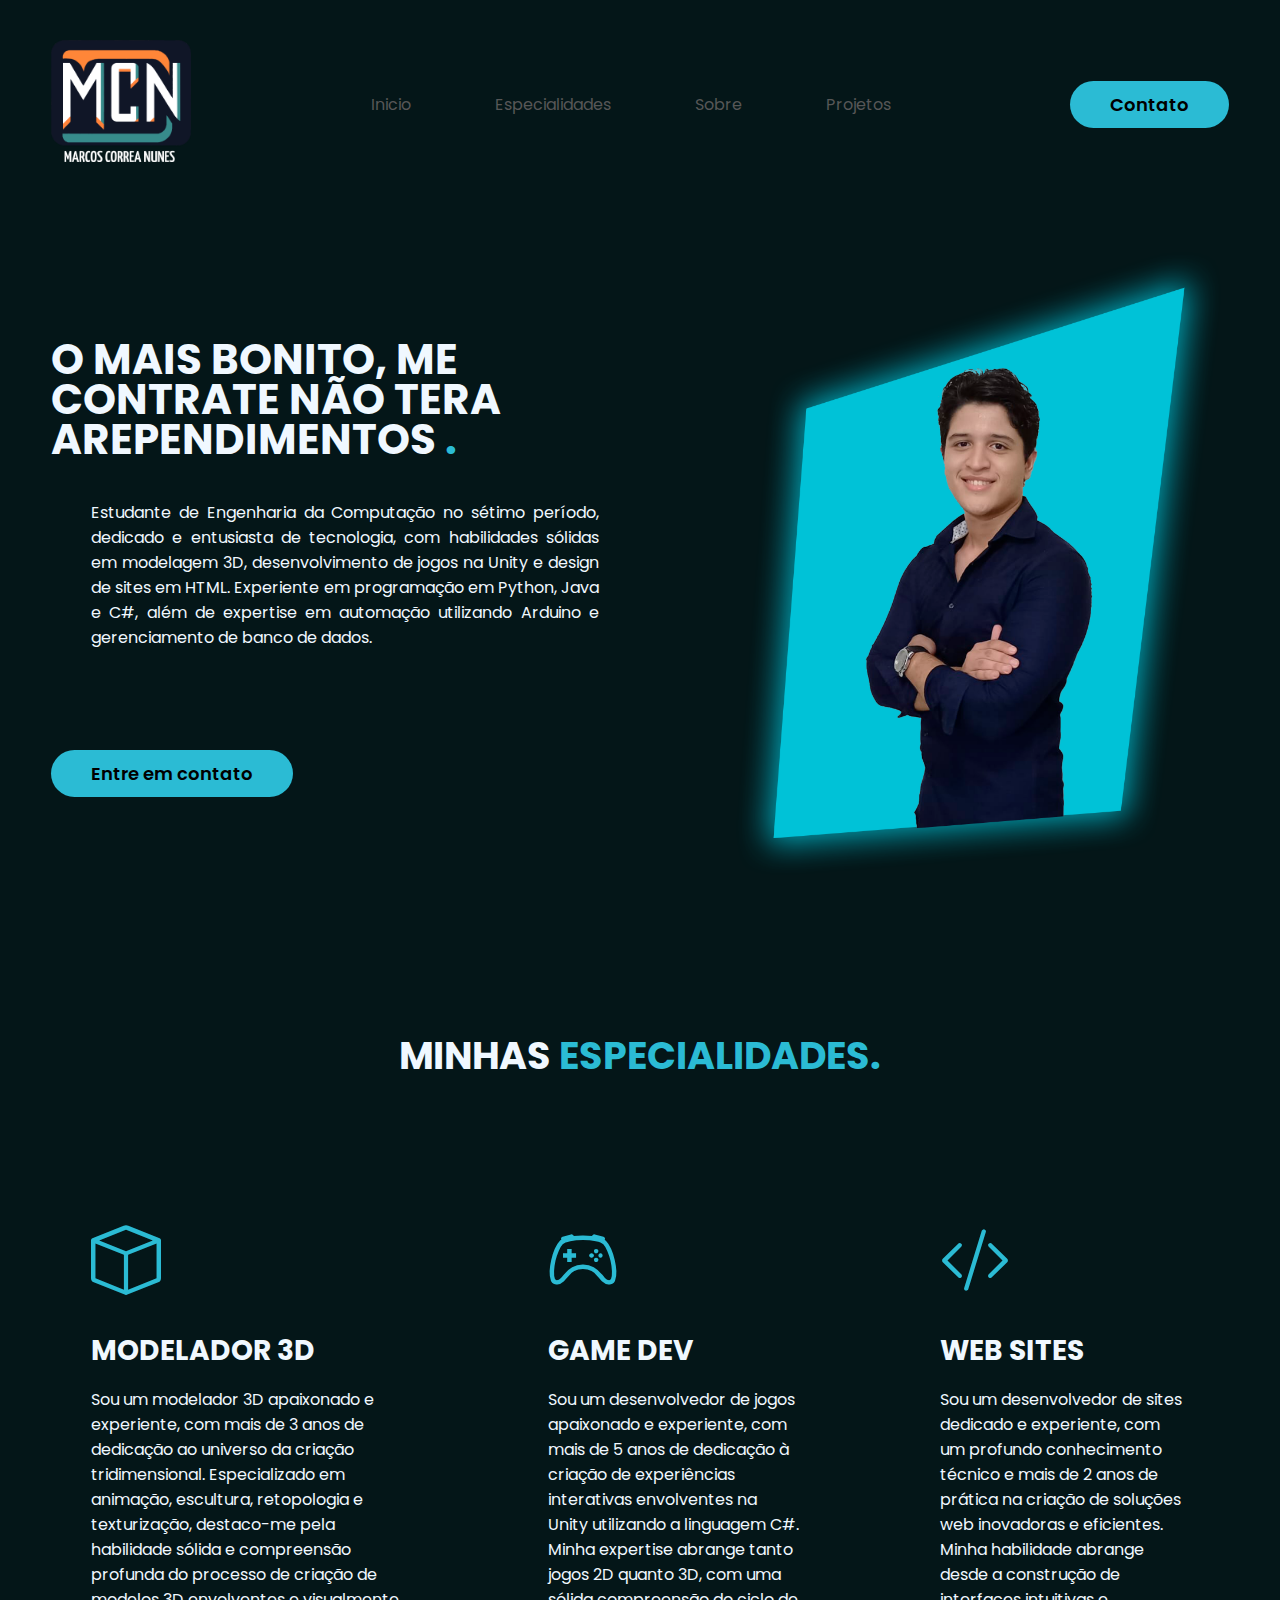
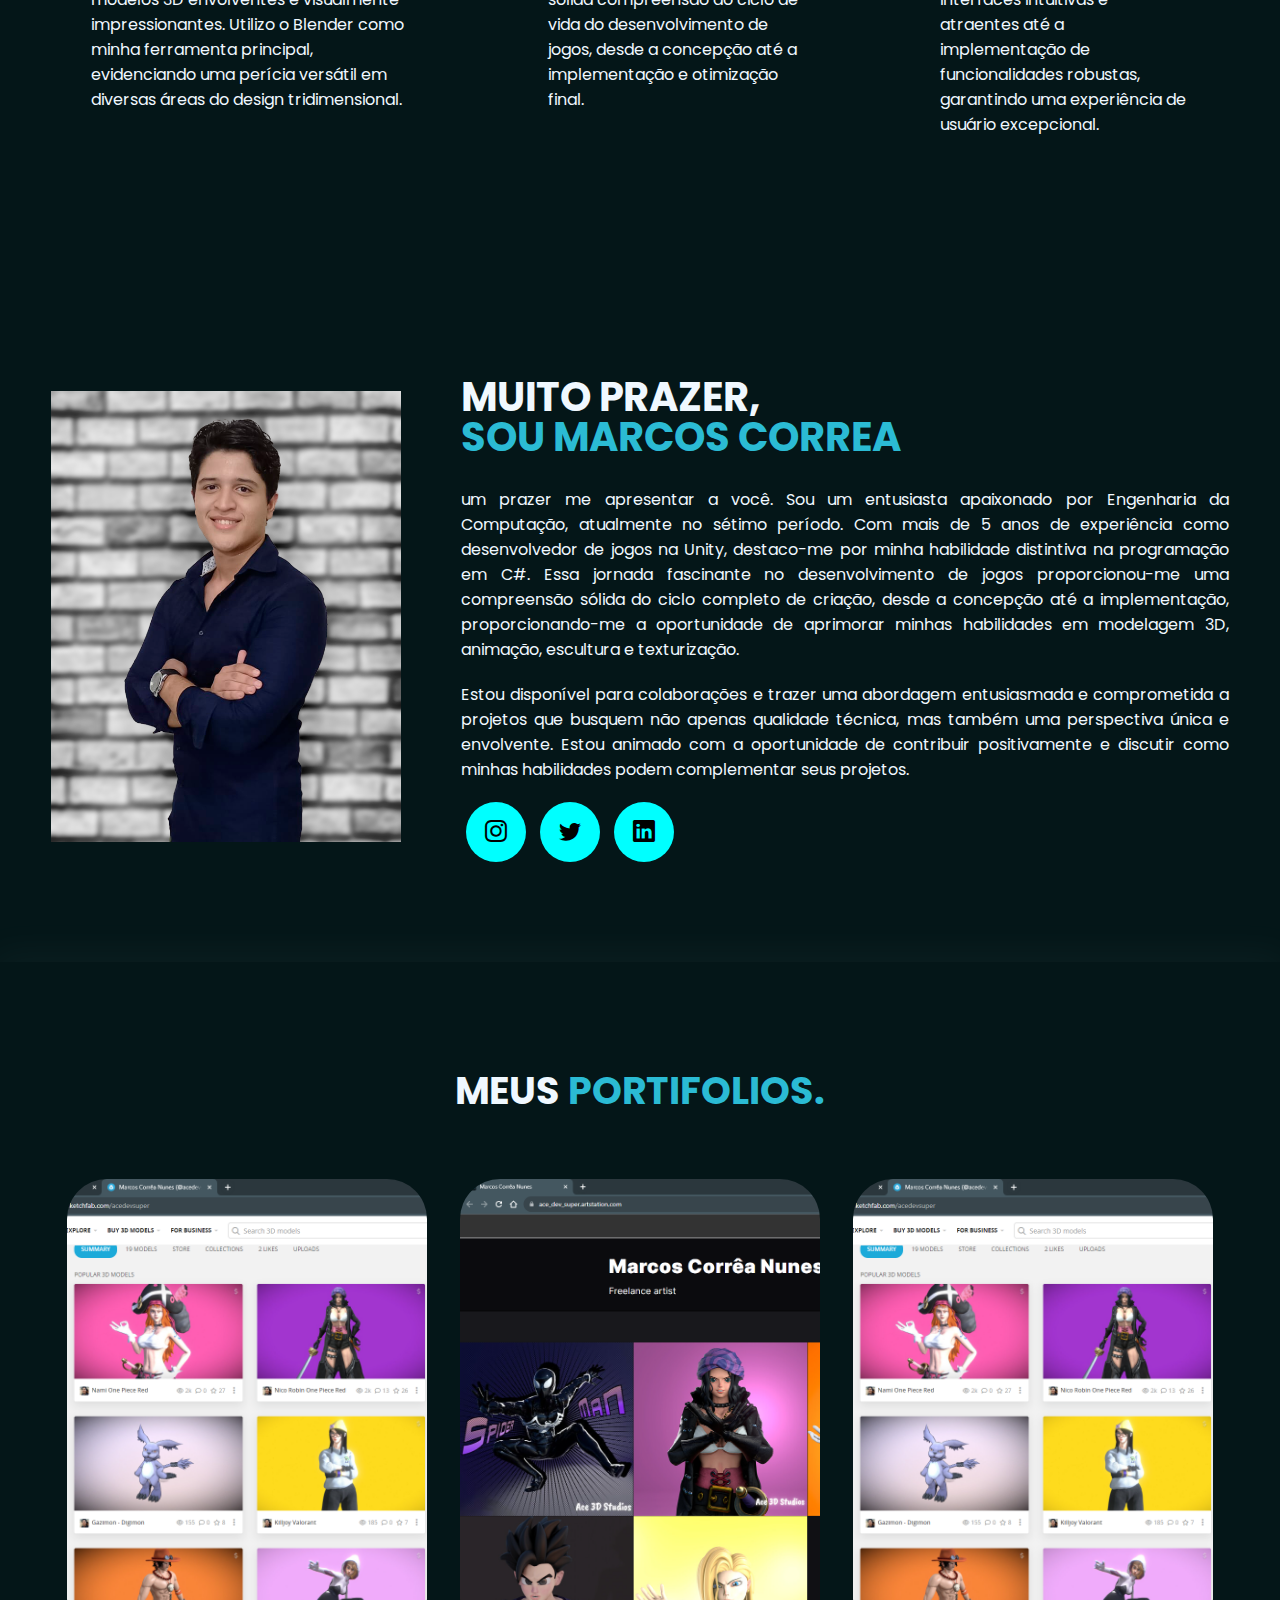
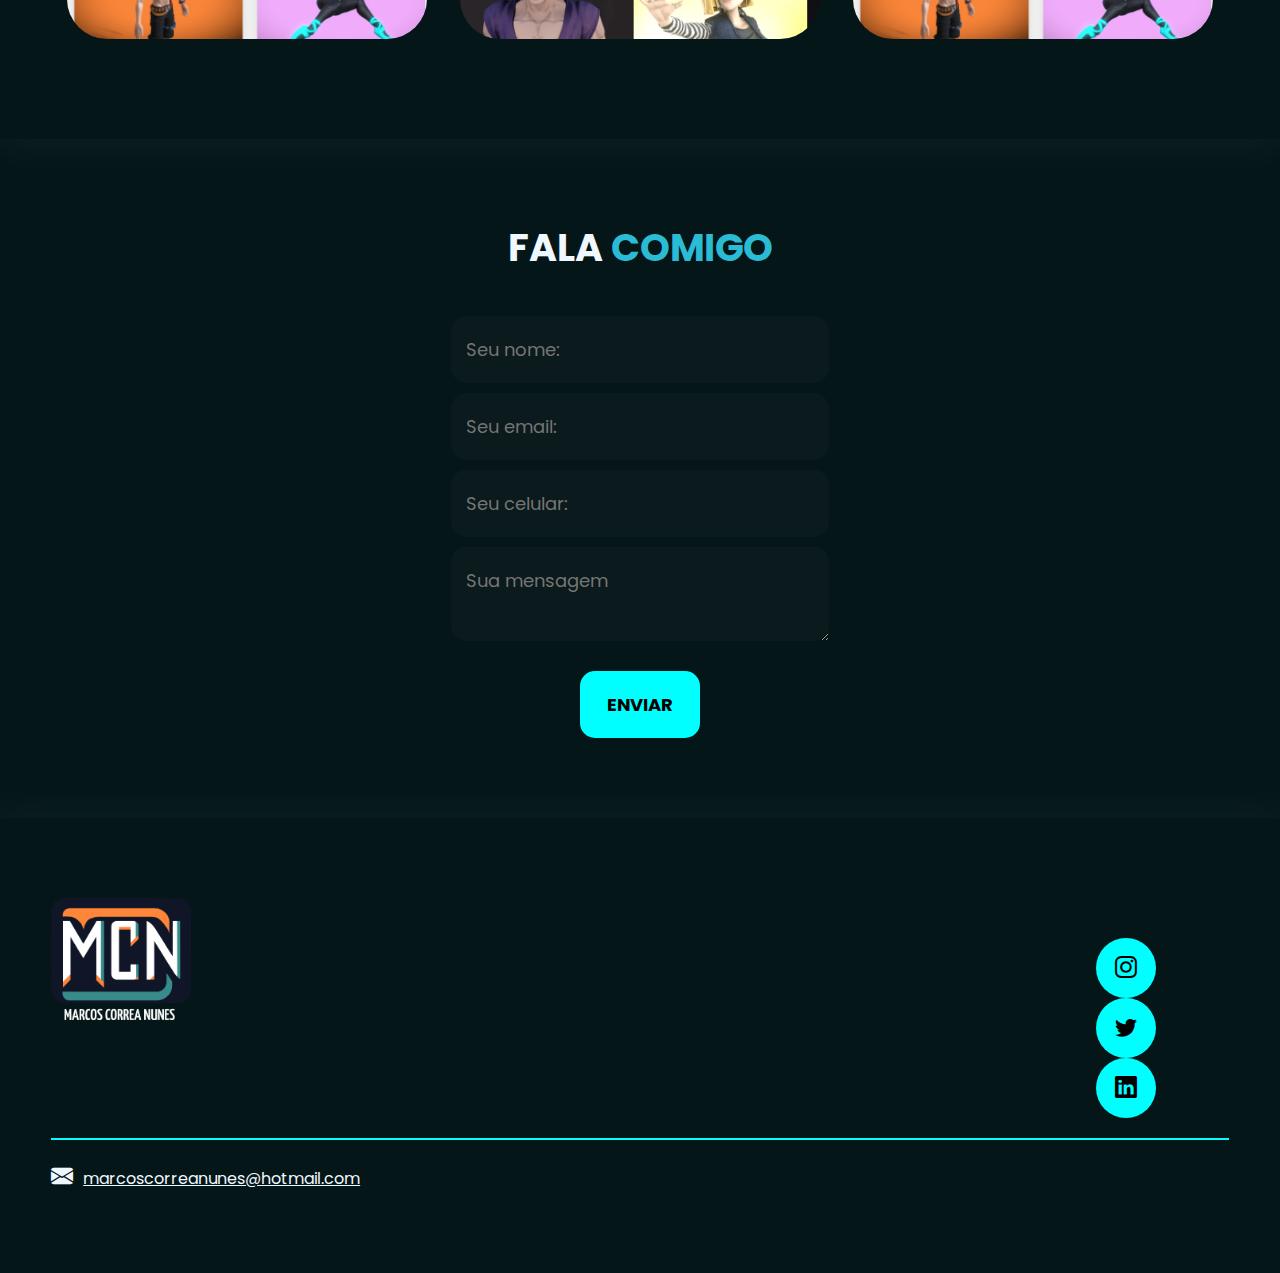
==== commit 24a3dd6c: "Add files via upload" ====
--- a/index.html
+++ b/index.html
@@ -29,15 +29,15 @@
 
             <nav class="menu-desktop">
                 <ul>
-                    <li><a href="#">Inicio</a></li>
-                    <li><a href="#">Especialidades</a></li>
-                    <li><a href="#">Sobre</a></li>
-                    <li><a href="#">Projetos</a></li>
+                    <li><a href="#inicio">Inicio</a></li>
+                    <li><a href="#especialidades">Especialidades</a></li>
+                    <li><a href="#sobre">Sobre</a></li>
+                    <li><a href="#portifolio">Projetos</a></li>
                 </ul>
             </nav>
 
             <div class="btn-contato">
-                <a href="#">
+                <a href="#formulario">
                     <button>Contato</button>
                 </a>
             </div>
@@ -48,11 +48,11 @@
 
                 <nav>
                     <ul>
-                        <li><a href="#">Inicio</a></li>
-                        <li><a href="#">Especialidades</a></li>
-                        <li><a href="#">Sobre</a></li>
-                        <li><a href="#">Projetos</a></li>
-                        <li><a href="#">Contato</a></li>
+                        <li><a href="#inicio">Inicio</a></li>
+                        <li><a href="#especialidades">Especialidades</a></li>
+                        <li><a href="#sobre">Sobre</a></li>
+                        <li><a href="#portifolio">Projetos</a></li>
+                        <li><a href="#formulario">Contato</a></li>
                     </ul>
                 </nav>
             </div><!--menu-mobile-->
@@ -62,7 +62,7 @@
     </header>
 
     <main>
-        <section class="topo-do-site">
+        <section class="topo-do-site" id="inicio">
             <div class="interface">
                 <div class="flex">
                     <div class="txt-topo-site">
@@ -71,7 +71,7 @@
                         além de expertise em automação utilizando Arduino e gerenciamento de banco de dados.
                         </p>
                         <div class="btn-contato">
-                            <a href="#">
+                            <a href="#formulario">
                                 <button>Entre em contato</button>
                             </a>
                         </div>
@@ -83,7 +83,7 @@
                 </div><!--flex-->
             </div><!-- interface -->
         </section><!-- topo-do-site -->
-        <section class="especialidades">
+        <section class="especialidades" id="especialidades">
             <div class="interface">
                 <h2 class="titulo">MINHAS <span>ESPECIALIDADES.</span></h2>
                 <div class="flex">
@@ -118,7 +118,7 @@
                 </div><!--flex-->
             </div><!--interface-->
         </section><!--especialidades-->
-        <section class="sobre">
+        <section class="sobre" id="sobre">
             <div class="interface">
                 <div class="flex">
                     <div class="img-sobre">
@@ -142,7 +142,7 @@
                 </div>
             </div>
         </section><!--sobre-->
-        <section class="portifolio">
+        <section class="portifolio" id="portifolio">
             <div class="interface">
                 <h2 class="titulo">MEUS <span>PORTIFOLIOS.</span></h2>
                 <div class="flex">
@@ -158,18 +158,22 @@
                 </div>
             </div>
         </section><!--portifolio-->
-        <section class="formulario">
+        <section class="formulario" id="formulario">
             <div class="interface">
                 <h2 class="titulo">FALA <span>COMIGO</span></h2>
                 
-                <form method="post" action="php/send.php">
+                <form action="https://formsubmit.co/marcoscorreanunes03@gmail.com" method="POST">
                     <input type="text" name="nome" id="" placeholder="Seu nome:" required>
                     <input type="text" name="email" id="" placeholder="Seu email:" required>
                     <input type="text" name="telefone" id="" placeholder="Seu celular:">
                     <textarea name="mensagem" id="" placeholder="Sua mensagem" required></textarea>
+
                     <div class="btn-enviar"><input type="submit" value="ENVIAR"></div>
 
-                </form>
+                    <input type="hidden" name="_subject" value="Novo Contato">
+                    <input type="text" name="_honey" style="display: none;">
+                    <input type="hidden" name="_captcha" value="false">
+               </form>
             </div>
         </section><!--formulario-->
 
--- a/css/style.css
+++ b/css/style.css
@@ -93,6 +93,11 @@
 .btn-abrir-menu i {
     color: aqua;
     font-size: 40px;
+}
+
+.btn-abrir-menu{
+    position: fixed;
+    margin-left: 80%;
 }
 
 .menu-mobile {
@@ -351,8 +356,8 @@
 form textarea {
     width: 100%;
     background-color: rgba(58, 58, 58, 0.137);
-    border: 0;
-    outline: 0;
+    border: none;
+    outline: none;
     padding: 20px 15px;
     border-radius: 15px;
     color: aliceblue;
@@ -401,6 +406,7 @@
 footer .line-footer p i {
     color: aliceblue;
     font-size: 22px;
+    margin-right: 10px;
 }
 
 footer .line-footer p a {
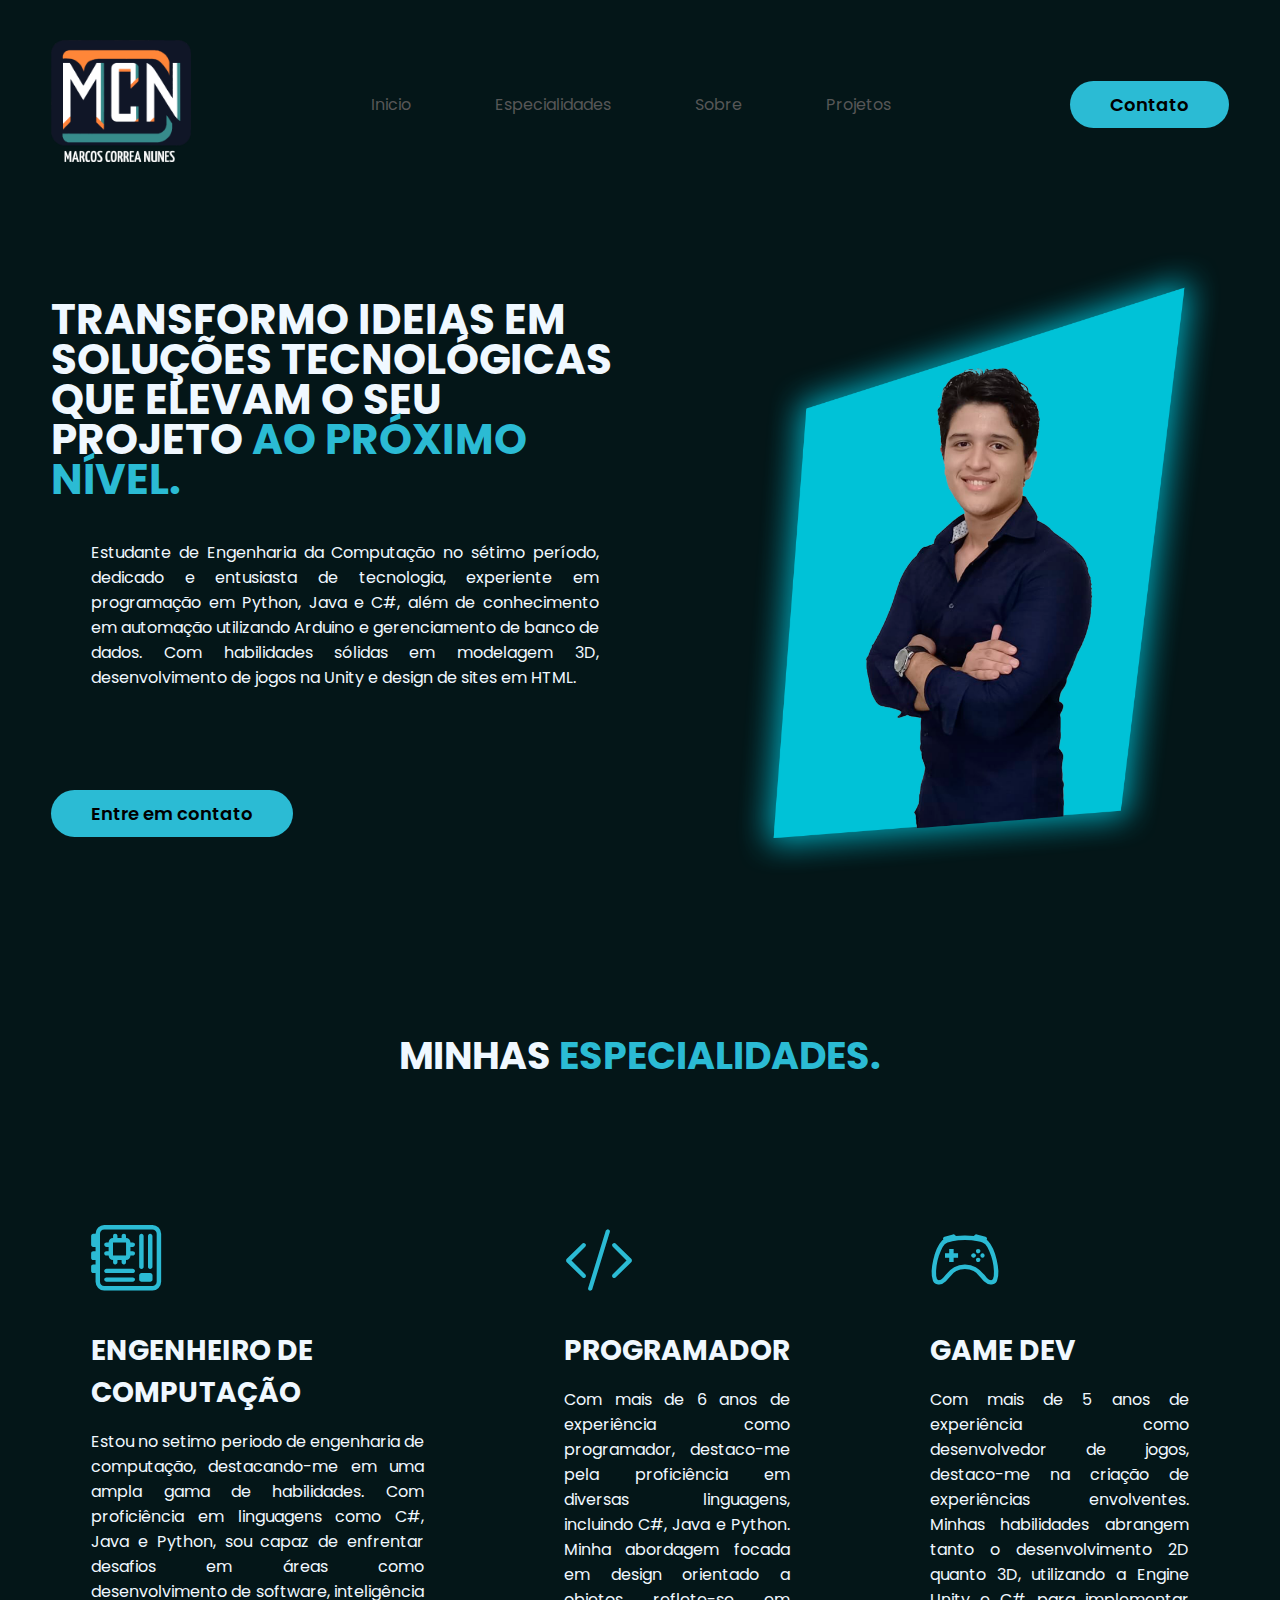
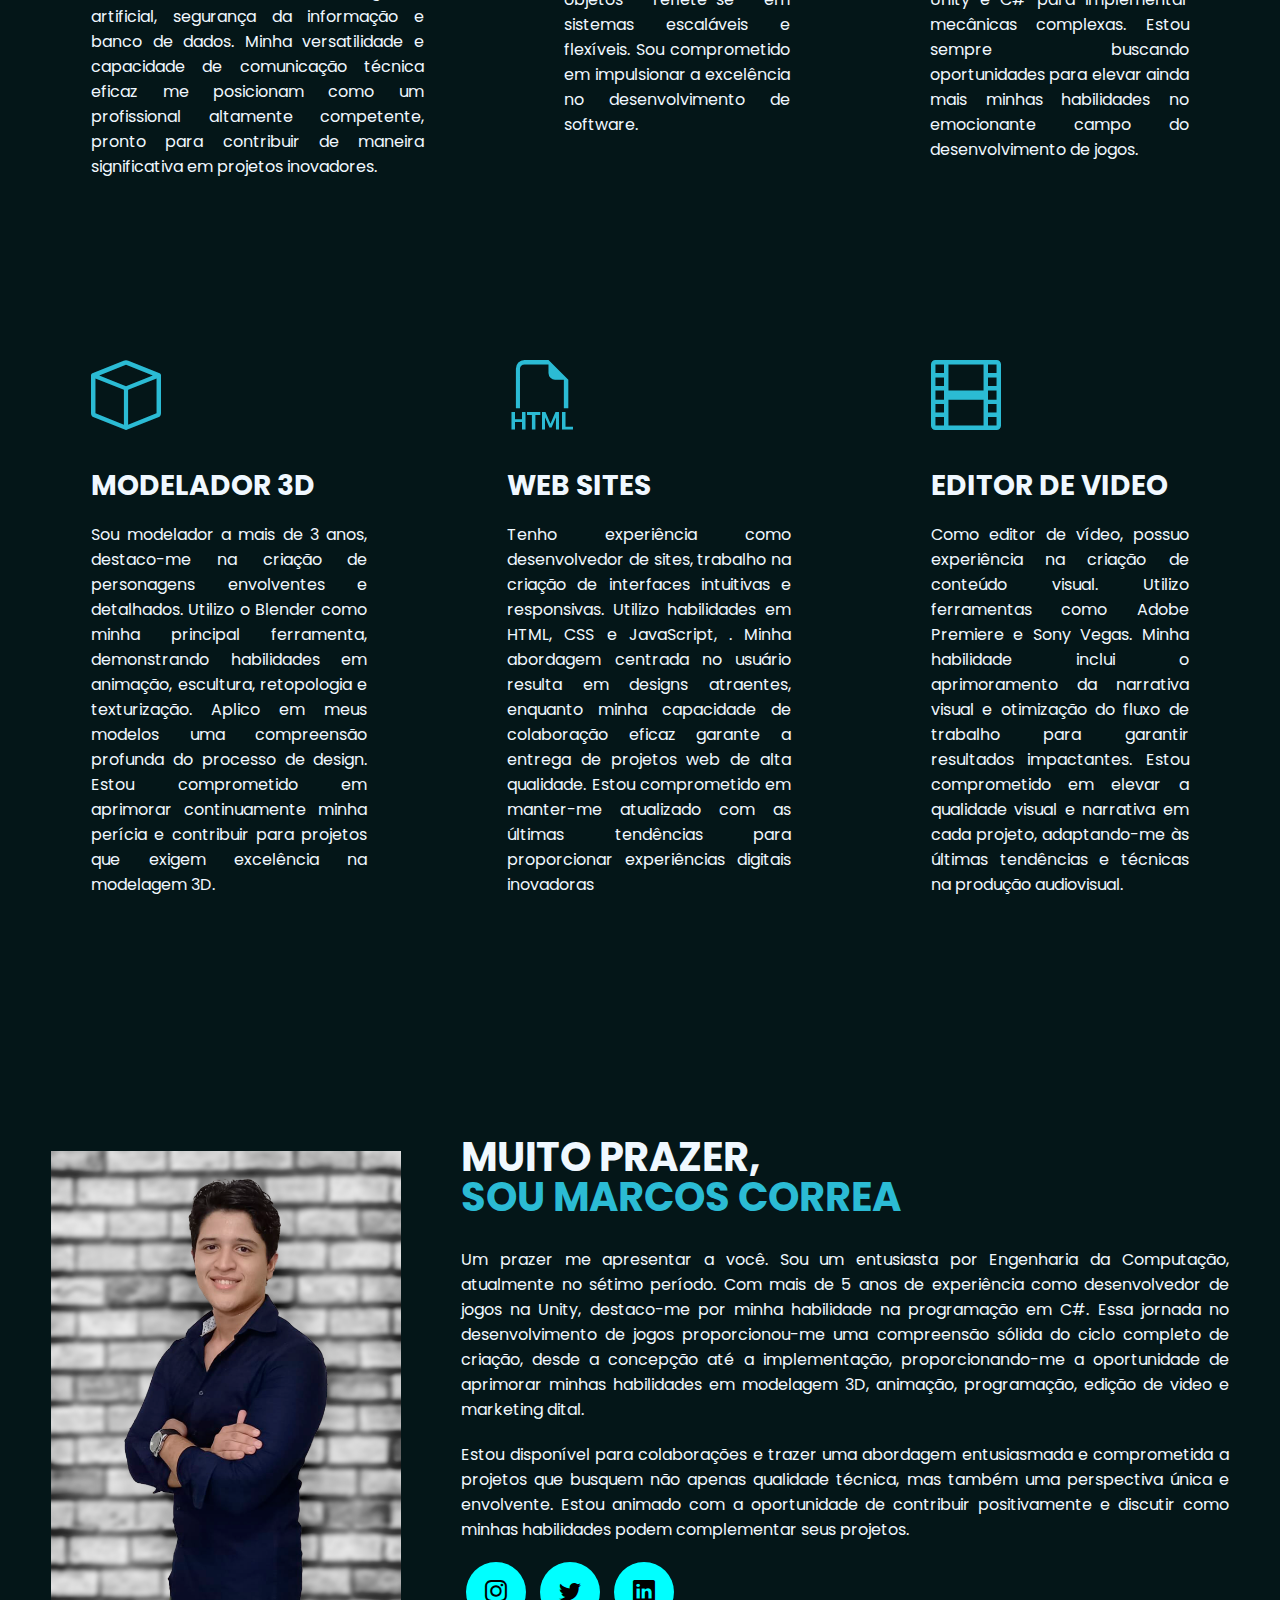
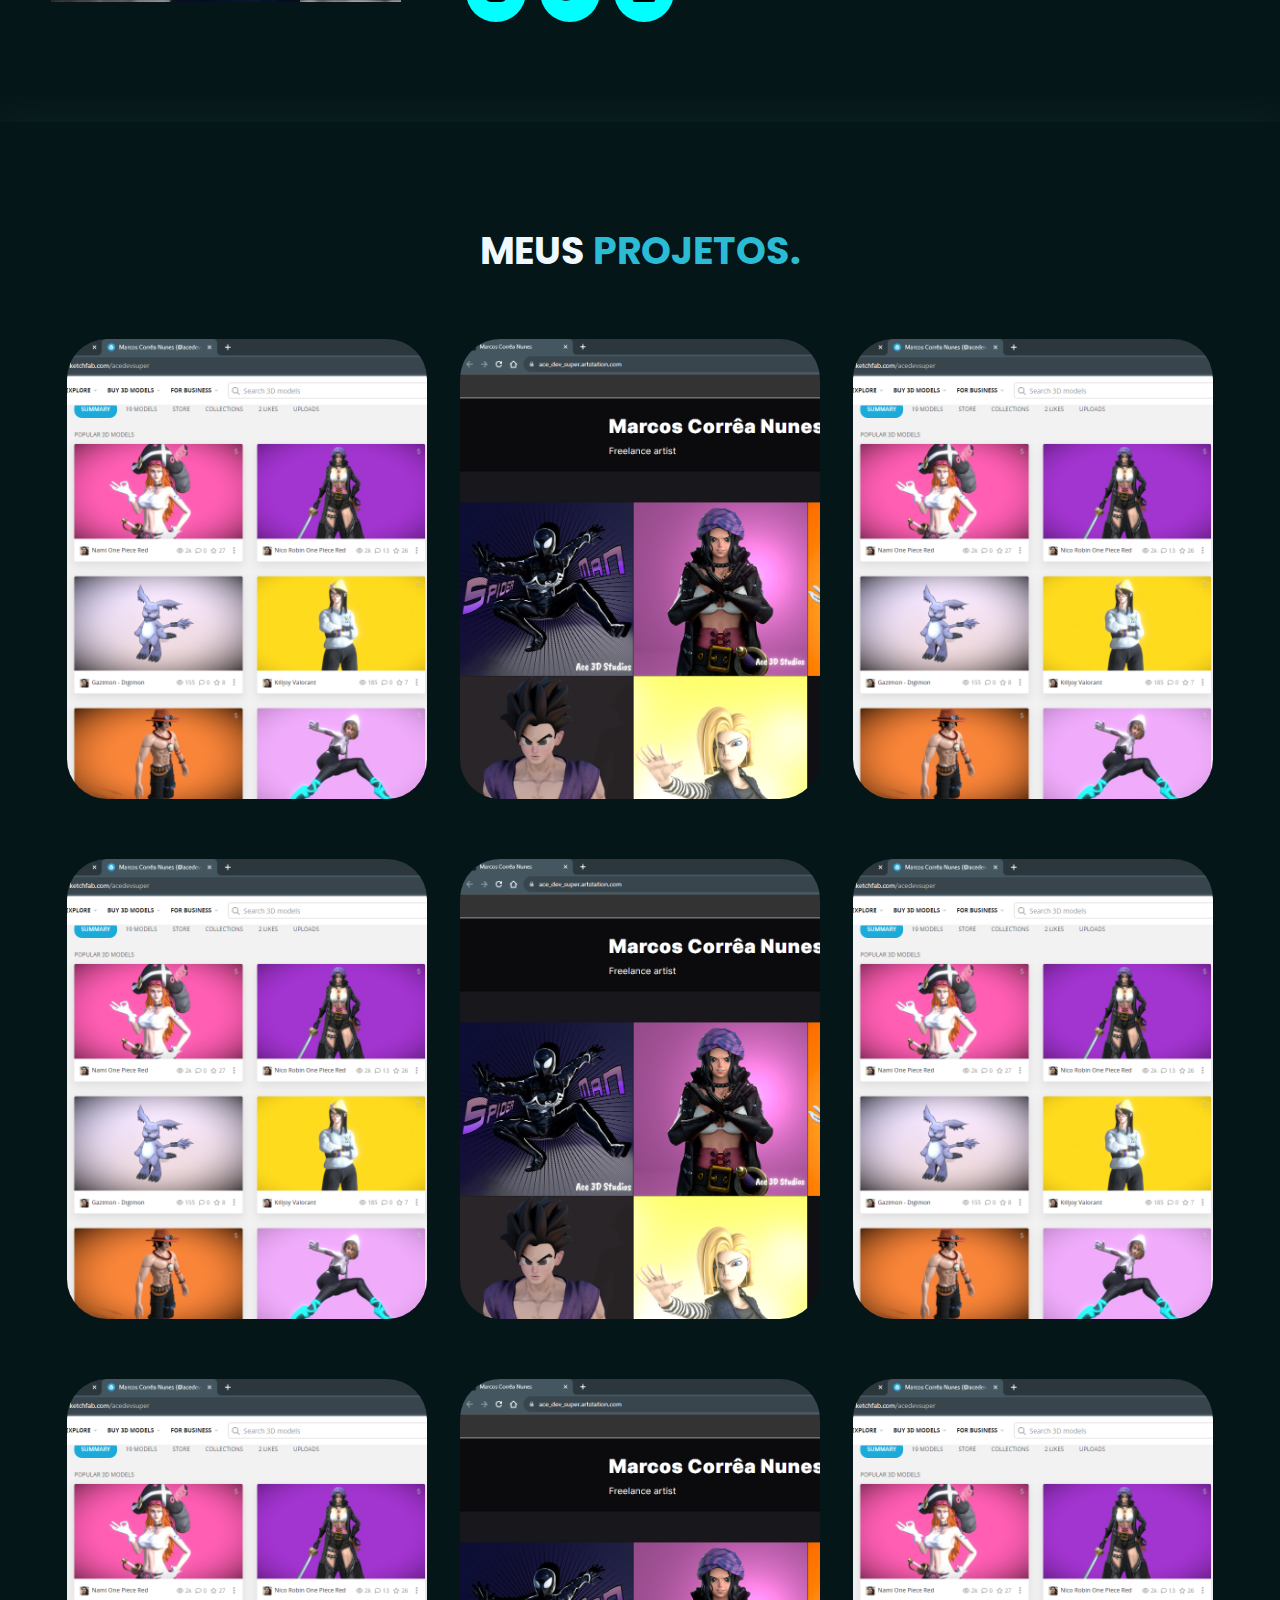
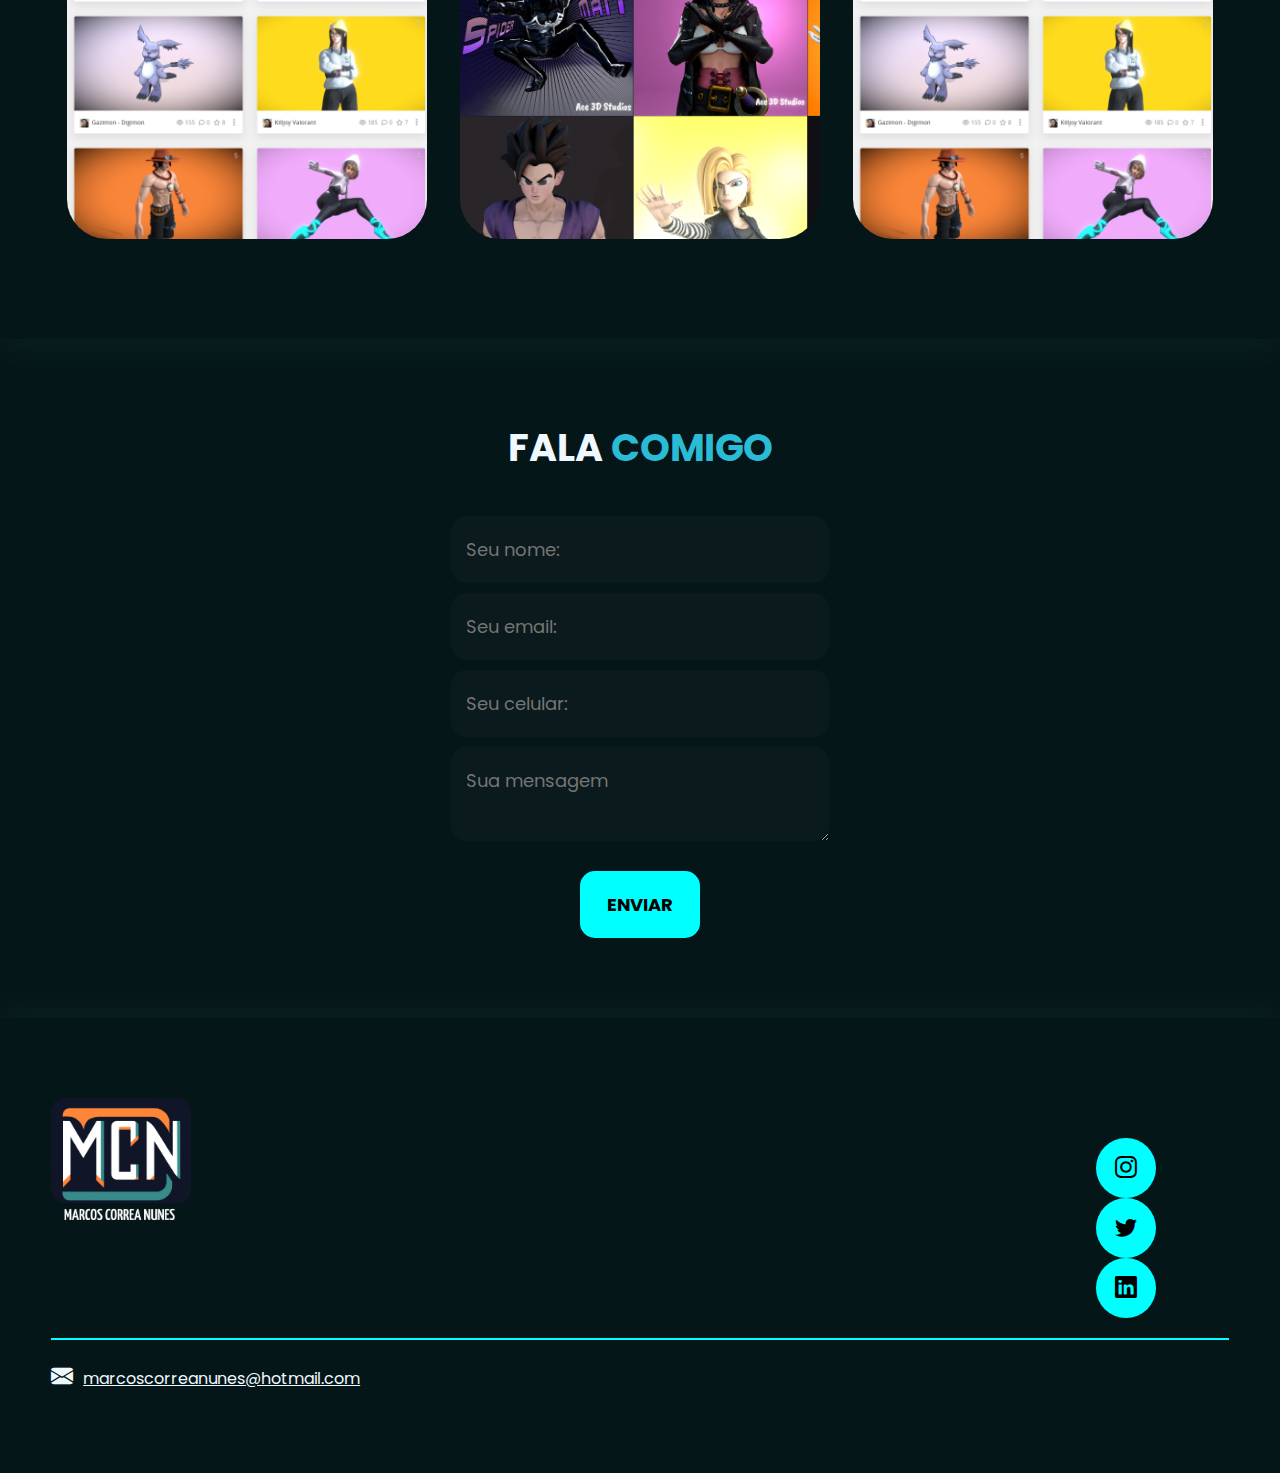
==== commit 6aa90d06: "Add files via upload" ====
--- a/index.html
+++ b/index.html
@@ -66,9 +66,10 @@
             <div class="interface">
                 <div class="flex">
                     <div class="txt-topo-site">
-                        <h1>O MAIS BONITO, ME CONTRATE NÃO TERA AREPENDIMENTOS <span>.</span></h1>
-                        <p>Estudante de Engenharia da Computação no sétimo período, dedicado e entusiasta de tecnologia, com habilidades sólidas em modelagem 3D, desenvolvimento de jogos na Unity e design de sites em HTML. Experiente em programação em Python, Java e C#, 
-                        além de expertise em automação utilizando Arduino e gerenciamento de banco de dados.
+                        <h1>TRANSFORMO IDEIAS EM SOLUÇÕES TECNOLÓGICAS QUE ELEVAM O SEU PROJETO <span>AO PRÓXIMO NÍVEL.</span></h1>
+                        <p>Estudante de Engenharia da Computação no sétimo período, dedicado e entusiasta de tecnologia, experiente em programação em Python, Java e C#, 
+                        além de conhecimento em automação utilizando Arduino e gerenciamento de banco de dados. Com habilidades sólidas em modelagem 3D, 
+                        desenvolvimento de jogos na Unity e design de sites em HTML. 
                         </p>
                         <div class="btn-contato">
                             <a href="#formulario">
@@ -88,34 +89,76 @@
                 <h2 class="titulo">MINHAS <span>ESPECIALIDADES.</span></h2>
                 <div class="flex">
                     <div class="especialidades-box">
+                        <i class="bi bi-motherboard"></i>
+                        <h3>ENGENHEIRO DE COMPUTAÇÃO</h3>
+                        <p>
+                            Estou no setimo periodo de engenharia de computação, destacando-me em uma ampla gama de habilidades. Com proficiência em linguagens como C#, 
+                            Java e Python, sou capaz de enfrentar desafios em áreas como desenvolvimento de software, inteligência artificial, segurança da informação e banco de dados. Minha versatilidade e capacidade de comunicação técnica eficaz me 
+                            posicionam como um profissional altamente competente, pronto para contribuir de maneira significativa em projetos inovadores.
+                        </p>
+
+                    </div><!--especialidades-box"-->
+
+                    <div class="especialidades-box">
+                        <i class="bi bi-code-slash"></i>
+                        <h3>PROGRAMADOR</h3>
+                        <p>
+                            Com mais de 6 anos de experiência como programador, destaco-me pela proficiência em diversas linguagens, incluindo C#, Java e Python. 
+                            Minha abordagem focada em design orientado a objetos reflete-se em sistemas escaláveis e flexíveis.
+                            Sou comprometido em impulsionar a excelência no desenvolvimento de software.
+                        </p>
+
+                    </div><!--especialidades-box"-->
+
+
+                    <div class="especialidades-box">
+                        <i class="bi bi-controller"></i>
+                        <h3>GAME DEV</h3>
+                        <p>
+                            Com mais de 5 anos de experiência como desenvolvedor de jogos, destaco-me na criação de experiências envolventes. Minhas habilidades abrangem tanto o desenvolvimento 2D quanto 3D, utilizando a Engine Unity e C# para 
+                            implementar mecânicas complexas. Estou sempre buscando oportunidades para elevar ainda mais minhas habilidades no emocionante campo do desenvolvimento de jogos.
+                        </p>
+                    </div><!--especialidades-box"-->
+
+
+                    
+
+                </div><!--flex-->
+                <div class="flex">
+
+                    <div class="especialidades-box">
                         <i class="bi bi-box"></i>
                         <h3>MODELADOR 3D</h3>
                         <p>
-                            Sou um modelador 3D apaixonado e experiente, com mais de 3 anos de dedicação ao universo da criação tridimensional. Especializado em animação, escultura, retopologia e texturização, destaco-me pela habilidade sólida e compreensão profunda do processo de criação de 
-                            modelos 3D envolventes e visualmente impressionantes. Utilizo o Blender como minha ferramenta principal, evidenciando uma perícia versátil em diversas áreas do design tridimensional.
-                            
-
-                    </div><!--especialidades-box"-->
-
-                    <div class="especialidades-box">
-                        <i class="bi bi-controller"></i>
-                        <h3>GAME DEV</h3>
-                        <p>
-                            Sou um desenvolvedor de jogos apaixonado e experiente, com mais de 5 anos de dedicação à criação de experiências interativas envolventes na Unity utilizando a linguagem C#. Minha expertise abrange tanto jogos 2D quanto 3D, 
-                            com uma sólida compreensão do ciclo de vida do desenvolvimento de jogos, desde a concepção até a implementação e otimização final.
-
-                    </div><!--especialidades-box"-->
-
-                    <div class="especialidades-box">
-                        <i class="bi bi-code-slash"></i>
+                            Sou modelador a mais de 3 anos, destaco-me na criação de personagens envolventes e detalhados. Utilizo o Blender como minha principal ferramenta, 
+                            demonstrando habilidades em animação, escultura, retopologia e texturização. Aplico em meus modelos uma compreensão profunda do processo de design. 
+                            Estou comprometido em aprimorar continuamente minha perícia e contribuir para projetos que exigem excelência na modelagem 3D.
+                        </p>
+
+                    </div><!--especialidades-box"-->
+
+                    <div class="especialidades-box">
+                        <i class="bi bi-filetype-html"></i>
                         <h3>WEB SITES</h3>
-                        <p>
-                            Sou um desenvolvedor de sites dedicado e experiente, com um profundo conhecimento técnico e mais de 2 anos de prática na criação de soluções web inovadoras e eficientes. 
-                            Minha habilidade abrange desde a construção de interfaces intuitivas e atraentes até a implementação de funcionalidades robustas, garantindo uma experiência de usuário excepcional.
-                        </p>
-
-                    </div><!--especialidades-box"-->
-                </div><!--flex-->
+                        <p>                        
+                            Tenho experiência como desenvolvedor de sites, trabalho na criação de interfaces intuitivas e responsivas. Utilizo habilidades em HTML, CSS e JavaScript, 
+                            . Minha abordagem centrada no usuário resulta em designs atraentes, enquanto minha capacidade de colaboração eficaz garante a 
+                            entrega de projetos web de alta qualidade. Estou comprometido em manter-me atualizado com as últimas tendências para proporcionar experiências digitais inovadoras
+                        </p>
+
+                    </div><!--especialidades-box"-->
+
+                    <div class="especialidades-box">
+                        <i class="bi bi-film"></i>
+                        <h3>EDITOR DE VIDEO</h3>
+                        <p>                        
+                            Como editor de vídeo, possuo experiência na criação de conteúdo visual. Utilizo ferramentas como Adobe Premiere e Sony Vegas. 
+                            Minha habilidade inclui o aprimoramento da narrativa visual e otimização do fluxo de trabalho para garantir resultados impactantes. 
+                            Estou comprometido em elevar a qualidade visual e narrativa em cada projeto, adaptando-me às últimas tendências e técnicas na produção audiovisual.
+                        </p>
+
+                    </div><!--especialidades-box"-->
+                </div>
             </div><!--interface-->
         </section><!--especialidades-->
         <section class="sobre" id="sobre">
@@ -127,8 +170,9 @@
 
                     <div class="txt-sobre">
                         <h2>MUITO PRAZER, <span>SOU MARCOS CORREA</span></h2>
-                        <p> um prazer me apresentar a você. Sou um entusiasta apaixonado por Engenharia da Computação, atualmente no sétimo período. Com mais de 5 anos de experiência como desenvolvedor de jogos na Unity, destaco-me por minha habilidade distintiva na programação em C#. Essa jornada fascinante no desenvolvimento de jogos proporcionou-me uma compreensão sólida do 
-                            ciclo completo de criação, desde a concepção até a implementação, proporcionando-me a oportunidade de aprimorar minhas habilidades em modelagem 3D, animação, escultura e texturização.</p>
+                        <p> Um prazer me apresentar a você. Sou um entusiasta por Engenharia da Computação, atualmente no sétimo período. Com mais de 5 anos de experiência como desenvolvedor de jogos na Unity, destaco-me por minha habilidade
+                            na programação em C#. Essa jornada no desenvolvimento de jogos proporcionou-me uma compreensão sólida do 
+                            ciclo completo de criação, desde a concepção até a implementação, proporcionando-me a oportunidade de aprimorar minhas habilidades em modelagem 3D, animação, programação, edição de video e marketing dital.</p>
                         <p>Estou disponível para colaborações e trazer uma abordagem entusiasmada e comprometida a projetos que busquem não apenas qualidade técnica, mas também 
                         uma perspectiva única e envolvente. Estou animado com a oportunidade de contribuir positivamente e discutir como minhas habilidades podem complementar seus projetos.</p>
                         
@@ -144,16 +188,40 @@
         </section><!--sobre-->
         <section class="portifolio" id="portifolio">
             <div class="interface">
-                <h2 class="titulo">MEUS <span>PORTIFOLIOS.</span></h2>
-                <div class="flex">
-                    <div class="img-port" style="background-image: url(images/Portifolio.png);">
-                        <div class="overlay">Sketchfab</div>
+                <h2 class="titulo">MEUS <span>PROJETOS.</span></h2>
+                <div class="flex">
+                    <div class="img-port" style="background-image: url(images/Portifolio.png);">
+                        <div class="overlay">SITE 1</div>
                     </div>
                     <div class="img-port" style="background-image: url(images/ArtStation.png);">
-                        <div class="overlay">ArtStation</div>
-                    </div>
-                    <div class="img-port" style="background-image: url(images/Portifolio.png);">
-                        <div class="overlay">Sketchfab</div>
+                        <div class="overlay">SITE 2</div>
+                    </div>
+                    <div class="img-port" style="background-image: url(images/Portifolio.png);">
+                        <div class="overlay">LIXEIRA</div>
+                    </div>
+                </div>
+
+                <div class="flex">
+                    <div class="img-port" style="background-image: url(images/Portifolio.png);">
+                        <div class="overlay">JOGO 1</div>
+                    </div>
+                    <div class="img-port" style="background-image: url(images/ArtStation.png);">
+                        <div class="overlay">JOGO 2</div>
+                    </div>
+                    <div class="img-port" style="background-image: url(images/Portifolio.png);">
+                        <div class="overlay">JOGO 3</div>
+                    </div>
+                </div>
+
+                <div class="flex">
+                    <div class="img-port" style="background-image: url(images/Portifolio.png);">
+                        <div class="overlay">MODELO 1</div>
+                    </div>
+                    <div class="img-port" style="background-image: url(images/ArtStation.png);">
+                        <div class="overlay">MODELO 2</div>
+                    </div>
+                    <div class="img-port" style="background-image: url(images/Portifolio.png);">
+                        <div class="overlay">MODELO 3</div>
                     </div>
                 </div>
             </div>
@@ -162,17 +230,18 @@
             <div class="interface">
                 <h2 class="titulo">FALA <span>COMIGO</span></h2>
                 
-                <form action="https://formsubmit.co/marcoscorreanunes03@gmail.com" method="POST">
+                <form action="https://formsubmit.co/63ea38cb86d53df8fdbf0f38e6c37c81" method="POST">
                     <input type="text" name="nome" id="" placeholder="Seu nome:" required>
                     <input type="text" name="email" id="" placeholder="Seu email:" required>
                     <input type="text" name="telefone" id="" placeholder="Seu celular:">
                     <textarea name="mensagem" id="" placeholder="Sua mensagem" required></textarea>
 
-                    <div class="btn-enviar"><input type="submit" value="ENVIAR"></div>
+                    <div class="btn-enviar"><input type="submit" value="ENVIAR"><a href="#inicio"></a></div>
 
                     <input type="hidden" name="_subject" value="Novo Contato">
                     <input type="text" name="_honey" style="display: none;">
                     <input type="hidden" name="_captcha" value="false">
+                    <input type="hidden" name="_template" value="table">
                </form>
             </div>
         </section><!--formulario-->
--- a/css/style.css
+++ b/css/style.css
@@ -235,6 +235,9 @@
 .especialidades .especialidades-box h3 {
     font-size: 28px;
     margin: 15px 0px;
+}
+.especialidades .especialidades-box p {
+    text-align: justify;
 }
 
 /* SOBRE */
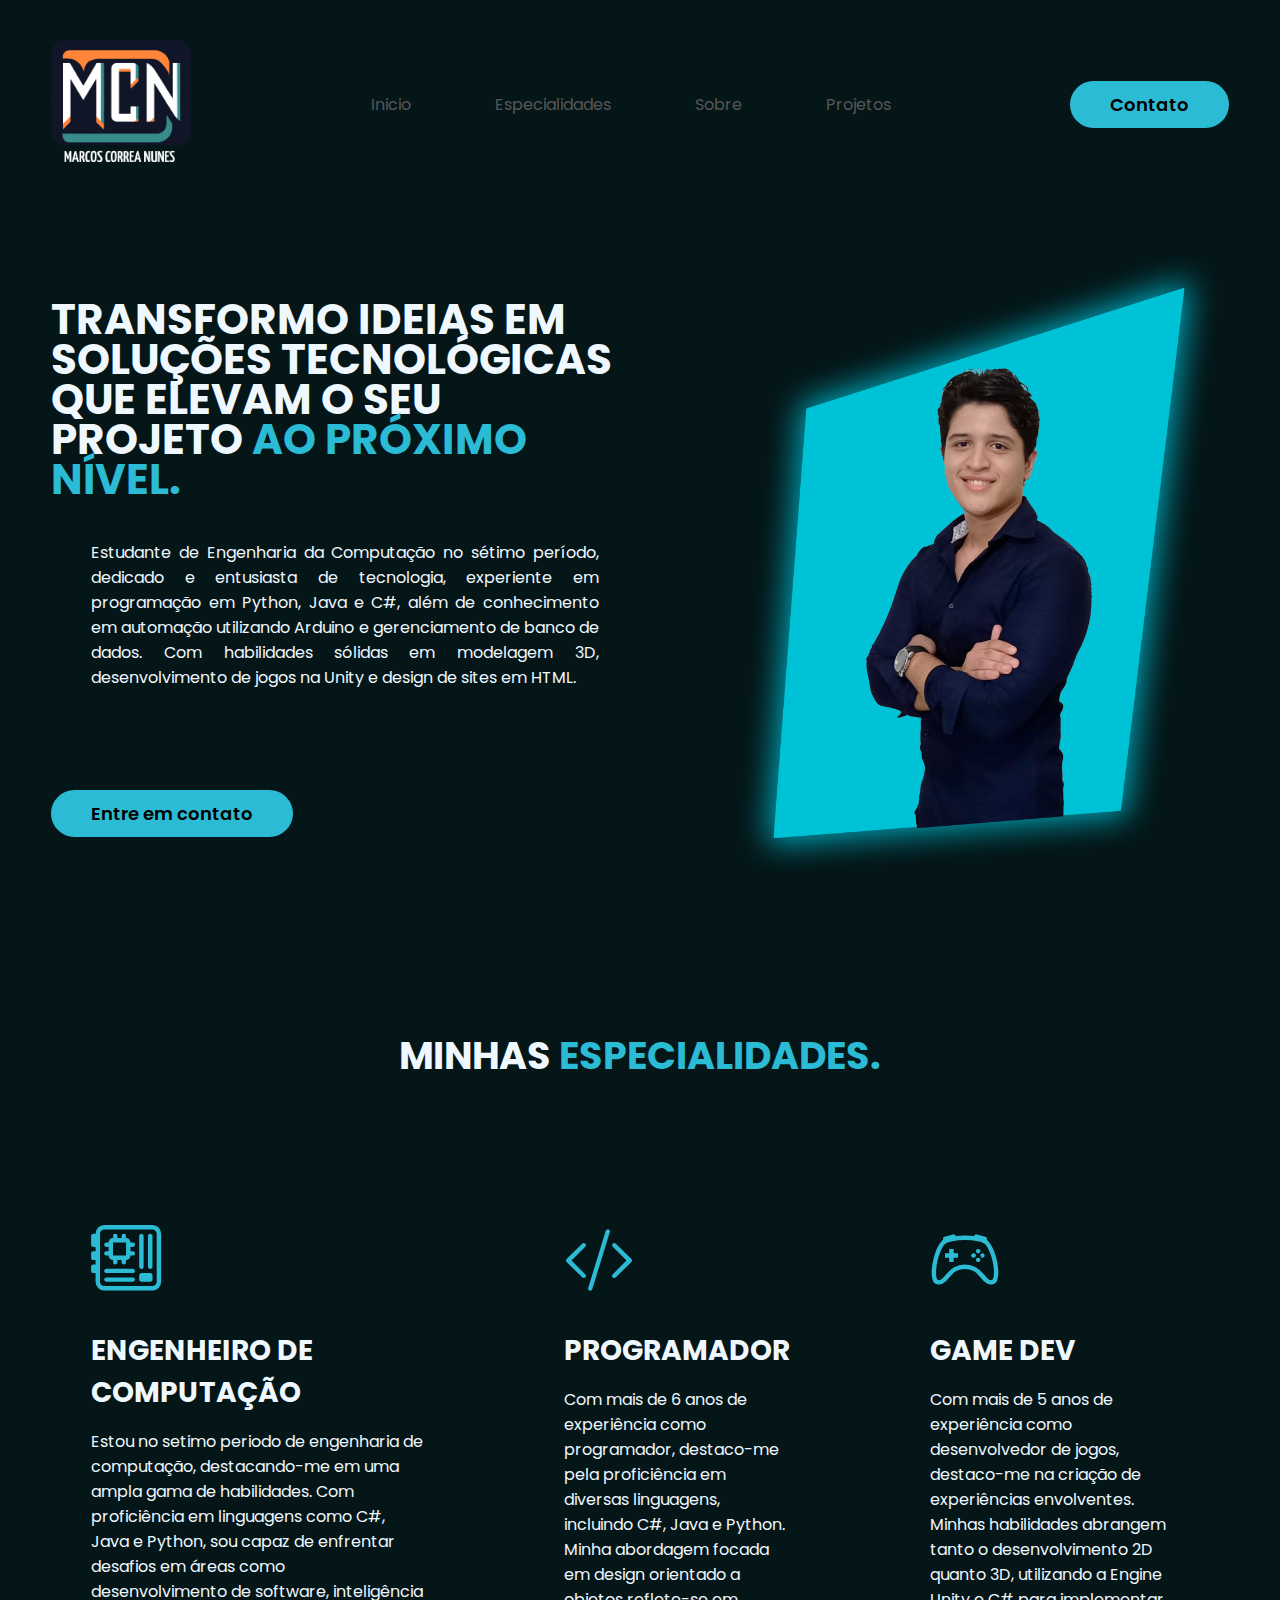
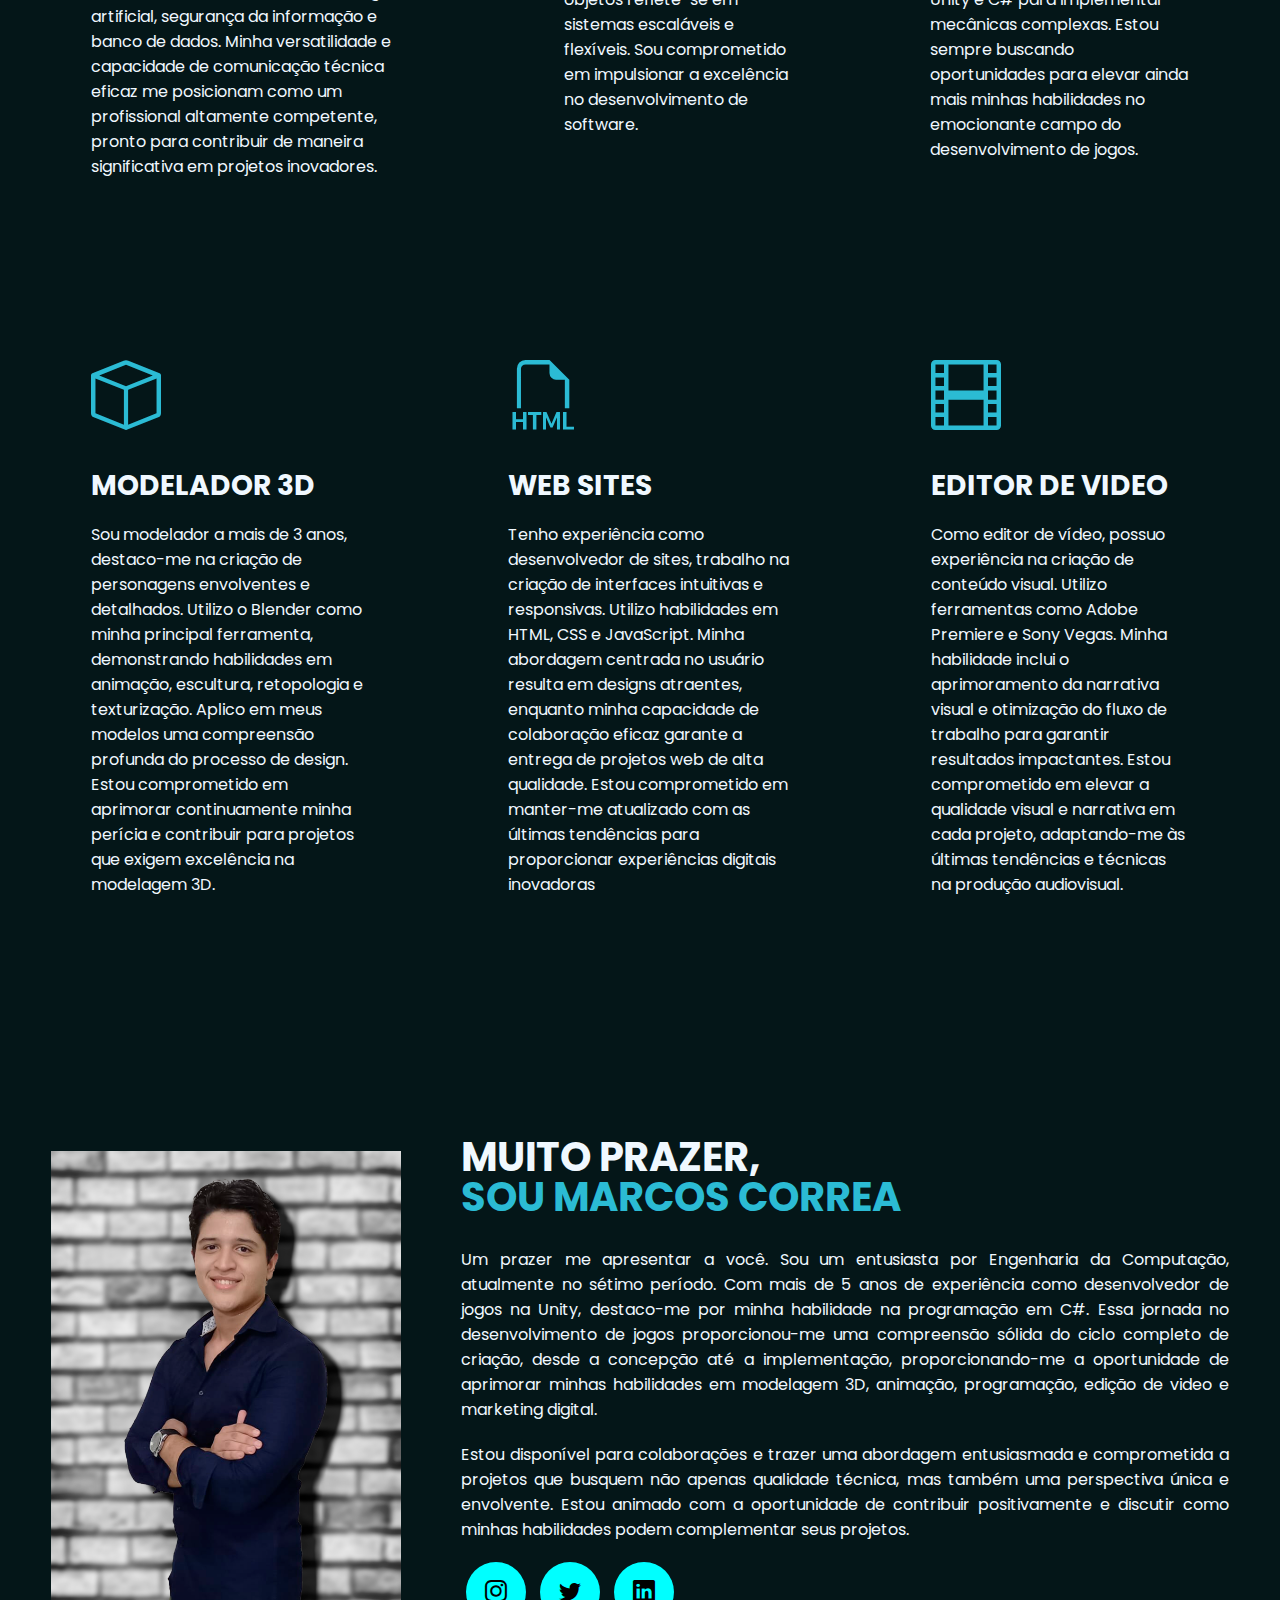
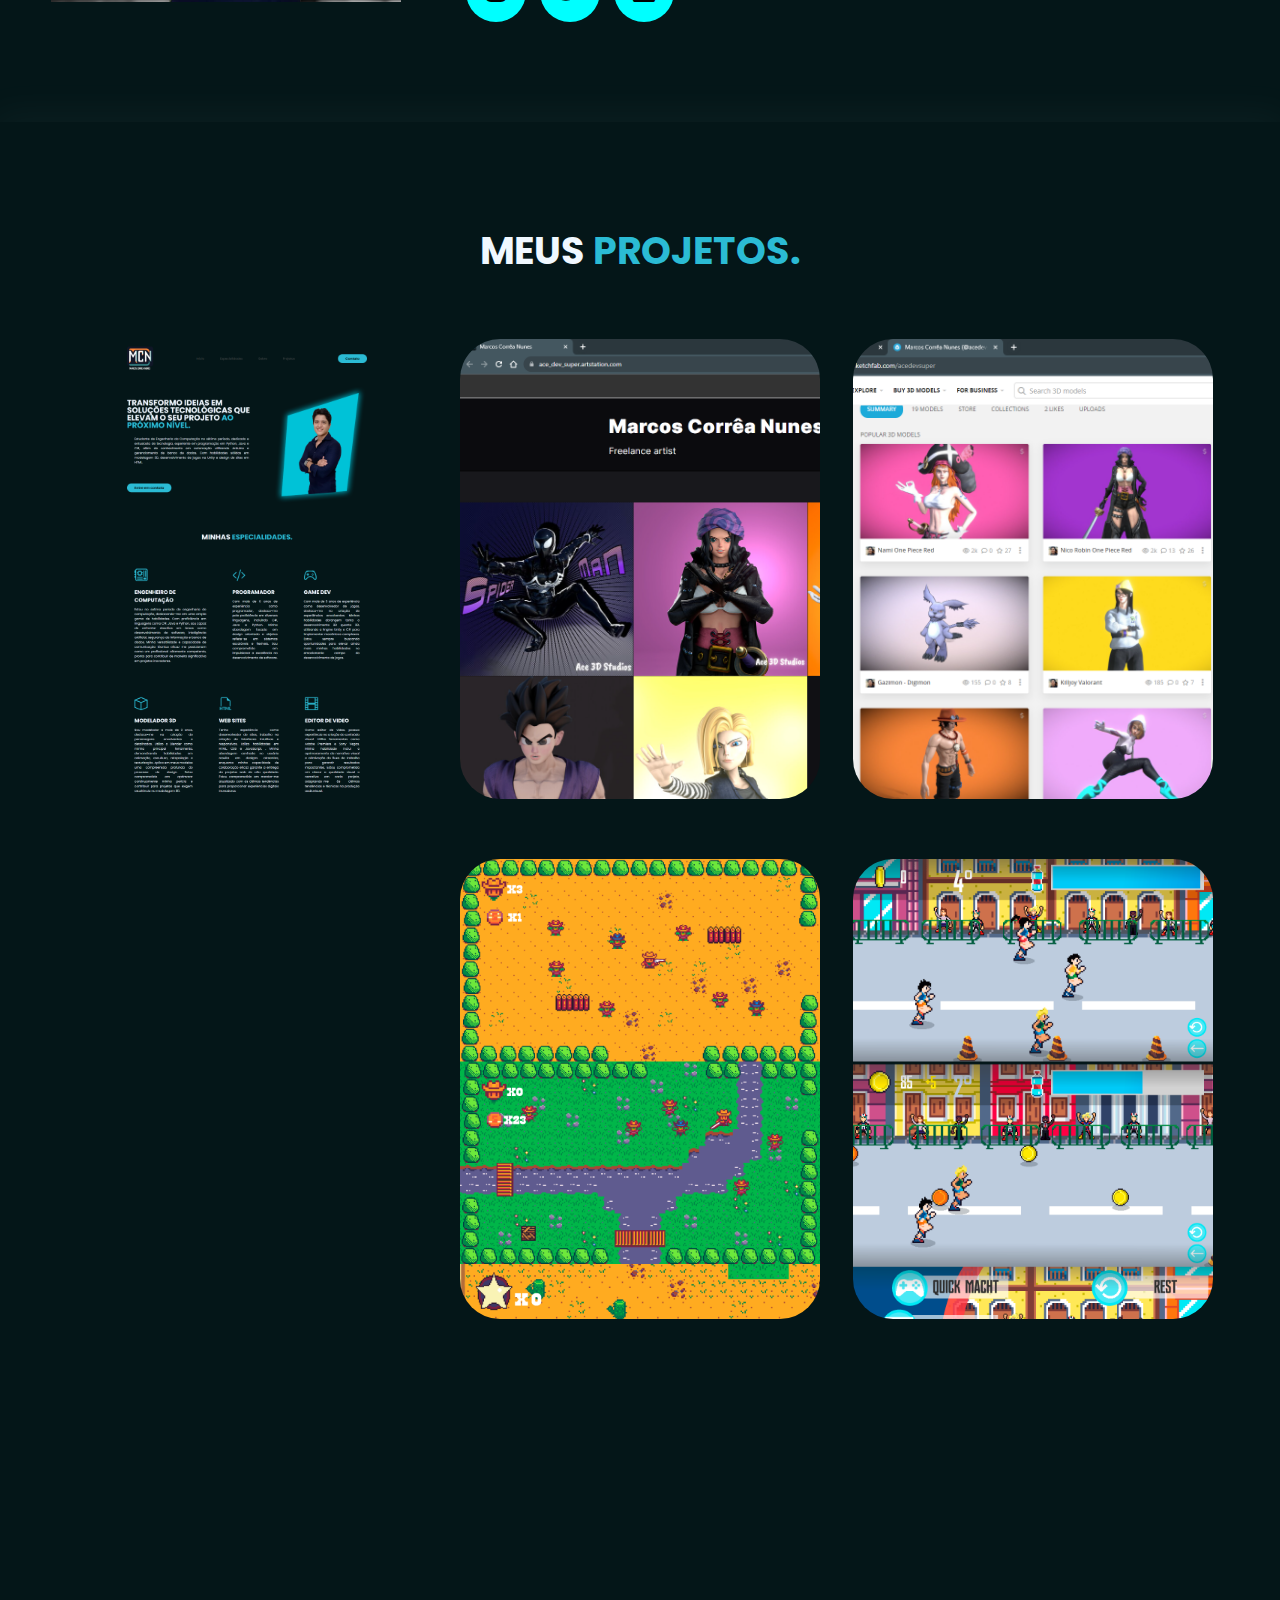
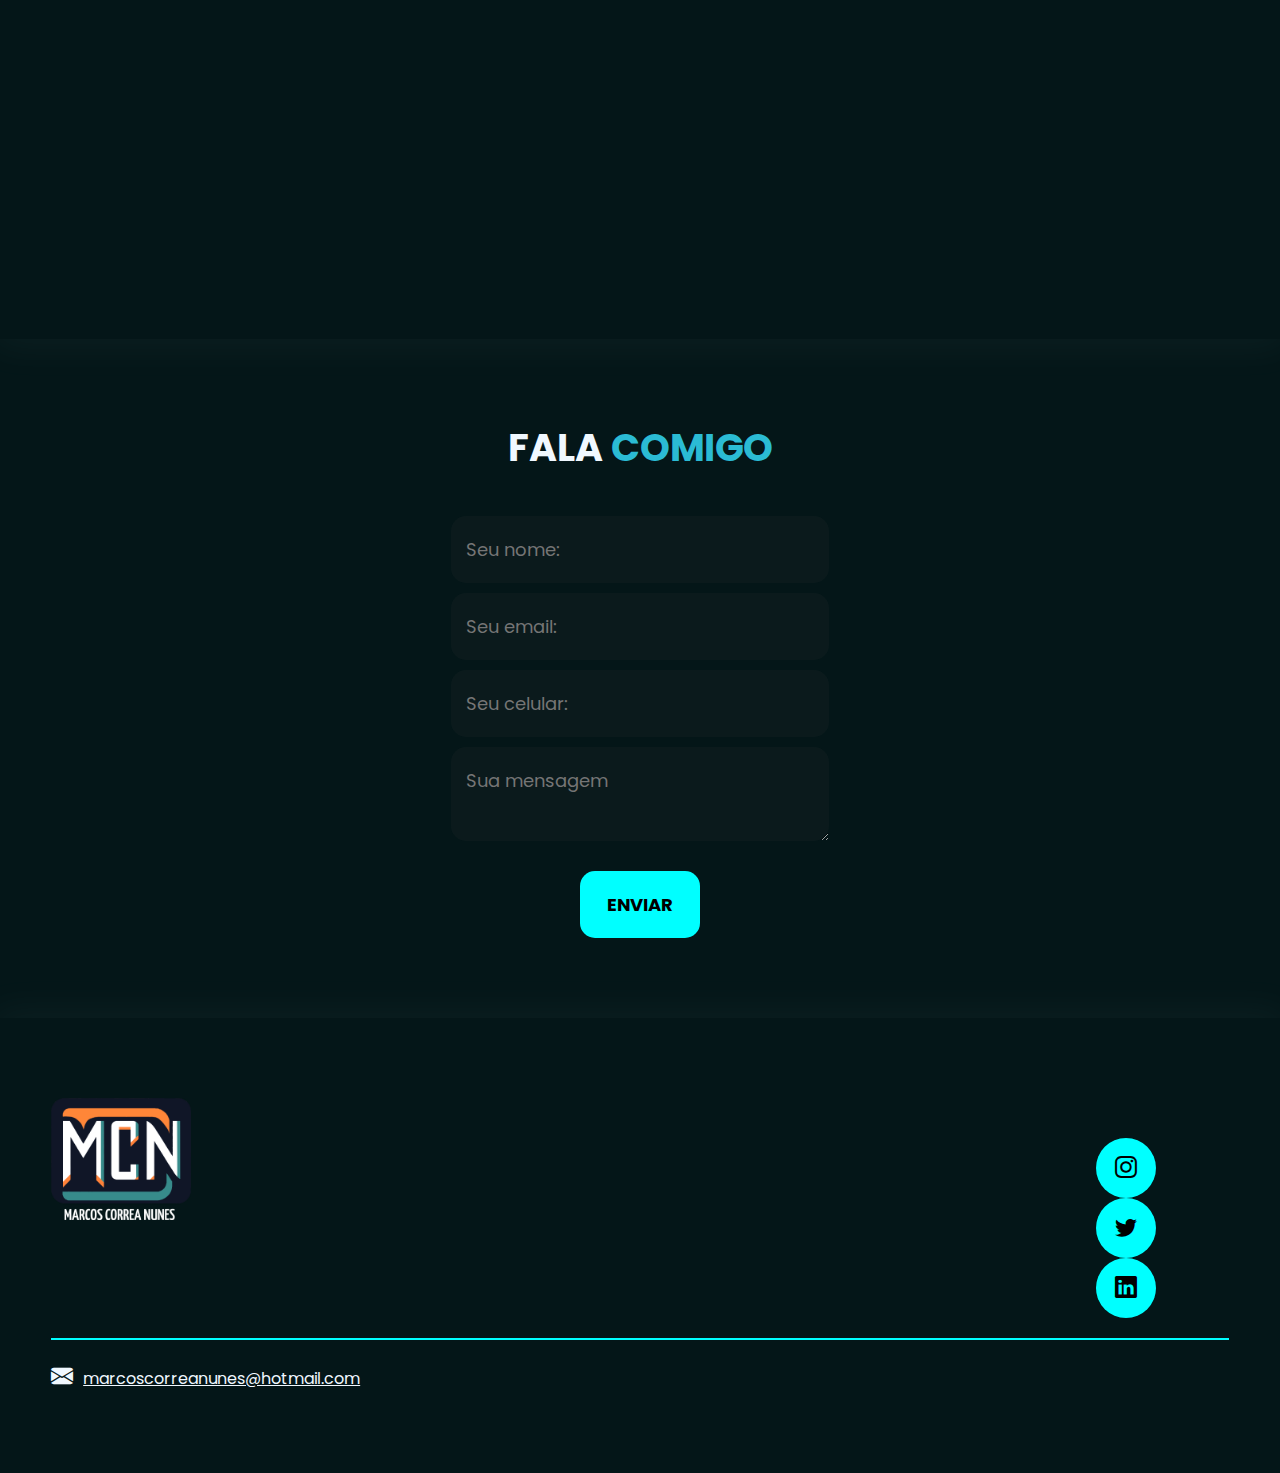
==== commit 119bc3f8: "Add files via upload" ====
--- a/index.html
+++ b/index.html
@@ -15,7 +15,9 @@
 
     <script src="java-script/menu.js" defer></script>
 
-    <title>Portifolio</title>
+    <link rel="shortcut icon" href="images/Logo.ico" type="image/x-icon">
+
+    <title>Marcos Correa Nunes</title>
 </head>
 <body>
     
@@ -141,8 +143,7 @@
                         <i class="bi bi-filetype-html"></i>
                         <h3>WEB SITES</h3>
                         <p>                        
-                            Tenho experiência como desenvolvedor de sites, trabalho na criação de interfaces intuitivas e responsivas. Utilizo habilidades em HTML, CSS e JavaScript, 
-                            . Minha abordagem centrada no usuário resulta em designs atraentes, enquanto minha capacidade de colaboração eficaz garante a 
+                            Tenho experiência como desenvolvedor de sites, trabalho na criação de interfaces intuitivas e responsivas. Utilizo habilidades em HTML, CSS e JavaScript. Minha abordagem centrada no usuário resulta em designs atraentes, enquanto minha capacidade de colaboração eficaz garante a 
                             entrega de projetos web de alta qualidade. Estou comprometido em manter-me atualizado com as últimas tendências para proporcionar experiências digitais inovadoras
                         </p>
 
@@ -172,14 +173,14 @@
                         <h2>MUITO PRAZER, <span>SOU MARCOS CORREA</span></h2>
                         <p> Um prazer me apresentar a você. Sou um entusiasta por Engenharia da Computação, atualmente no sétimo período. Com mais de 5 anos de experiência como desenvolvedor de jogos na Unity, destaco-me por minha habilidade
                             na programação em C#. Essa jornada no desenvolvimento de jogos proporcionou-me uma compreensão sólida do 
-                            ciclo completo de criação, desde a concepção até a implementação, proporcionando-me a oportunidade de aprimorar minhas habilidades em modelagem 3D, animação, programação, edição de video e marketing dital.</p>
+                            ciclo completo de criação, desde a concepção até a implementação, proporcionando-me a oportunidade de aprimorar minhas habilidades em modelagem 3D, animação, programação, edição de video e marketing digital.</p>
                         <p>Estou disponível para colaborações e trazer uma abordagem entusiasmada e comprometida a projetos que busquem não apenas qualidade técnica, mas também 
                         uma perspectiva única e envolvente. Estou animado com a oportunidade de contribuir positivamente e discutir como minhas habilidades podem complementar seus projetos.</p>
                         
                         <div class="btn-social">
                             <a href="https://www.instagram.com/ace3dstudios/"><button><i class="bi bi-instagram"></i></button></a>
                             <a href="https://twitter.com/AceStudios07"><button><i class="bi bi-twitter"></i></button></i></a>
-                            <a href="#"><button><i class="bi bi-linkedin"></i></button></i></a>
+                            <a href="https://www.linkedin.com/in/marcos-correa-nunes-1b882a266/?originalSubdomain=br"><button><i class="bi bi-linkedin"></i></button></i></a>
                         </div><!--btn-social-->
                     </div>
 
@@ -190,7 +191,7 @@
             <div class="interface">
                 <h2 class="titulo">MEUS <span>PROJETOS.</span></h2>
                 <div class="flex">
-                    <div class="img-port" style="background-image: url(images/Portifolio.png);">
+                    <div class="img-port" style="background-image: url(images/screencapture-file-E-MyGames-MeuSite-Versao-2-index-html-2023-12-14-16_11_44.png);">
                         <div class="overlay">SITE 1</div>
                     </div>
                     <div class="img-port" style="background-image: url(images/ArtStation.png);">
@@ -202,25 +203,25 @@
                 </div>
 
                 <div class="flex">
-                    <div class="img-port" style="background-image: url(images/Portifolio.png);">
+                    <div class="img-port" style="background-image: url(images/Jogo3D.png);">
                         <div class="overlay">JOGO 1</div>
                     </div>
-                    <div class="img-port" style="background-image: url(images/ArtStation.png);">
+                    <div class="img-port" style="background-image: url(images/Jogo2.png);">
                         <div class="overlay">JOGO 2</div>
                     </div>
-                    <div class="img-port" style="background-image: url(images/Portifolio.png);">
+                    <div class="img-port" style="background-image: url(images/Jogo3.png);">
                         <div class="overlay">JOGO 3</div>
                     </div>
                 </div>
 
                 <div class="flex">
-                    <div class="img-port" style="background-image: url(images/Portifolio.png);">
+                    <div class="img-port" style="background-image: url(images/Nami.png);">
                         <div class="overlay">MODELO 1</div>
                     </div>
-                    <div class="img-port" style="background-image: url(images/ArtStation.png);">
+                    <div class="img-port" style="background-image: url(images/Spider.png);">
                         <div class="overlay">MODELO 2</div>
                     </div>
-                    <div class="img-port" style="background-image: url(images/Portifolio.png);">
+                    <div class="img-port" style="background-image: url(images/Robin.png);">
                         <div class="overlay">MODELO 3</div>
                     </div>
                 </div>
@@ -256,9 +257,9 @@
                         <img src="images/Logo.png" alt="Logo">
                     </div>
                     <div class="btn-social">
-                        <a href="#"><button><i class="bi bi-instagram"></i></button></a>
-                        <a href="#"><button><i class="bi bi-twitter"></i></button></i></a>
-                        <a href="#"><button><i class="bi bi-linkedin"></i></button></i></a>
+                        <a href="https://www.instagram.com/ace3dstudios/"><button><i class="bi bi-instagram"></i></button></a>
+                        <a href="https://twitter.com/AceStudios07"><button><i class="bi bi-twitter"></i></button></i></a>
+                        <a href="https://www.linkedin.com/in/marcos-correa-nunes-1b882a266/?originalSubdomain=br"><button><i class="bi bi-linkedin"></i></button></i></a>
                     </div><!--btn-social-->
                 </div>
             </div><!--line-footer-->
--- a/css/style.css
+++ b/css/style.css
@@ -236,9 +236,6 @@
     font-size: 28px;
     margin: 15px 0px;
 }
-.especialidades .especialidades-box p {
-    text-align: justify;
-}
 
 /* SOBRE */
 
@@ -305,7 +302,7 @@
     height: 460px;
     background-size: cover;
     background-position: 100% 0%;
-    transition: 1s;
+    transition: 5s;
     cursor: pointer;
     border-radius: 40px;
     position: relative;
